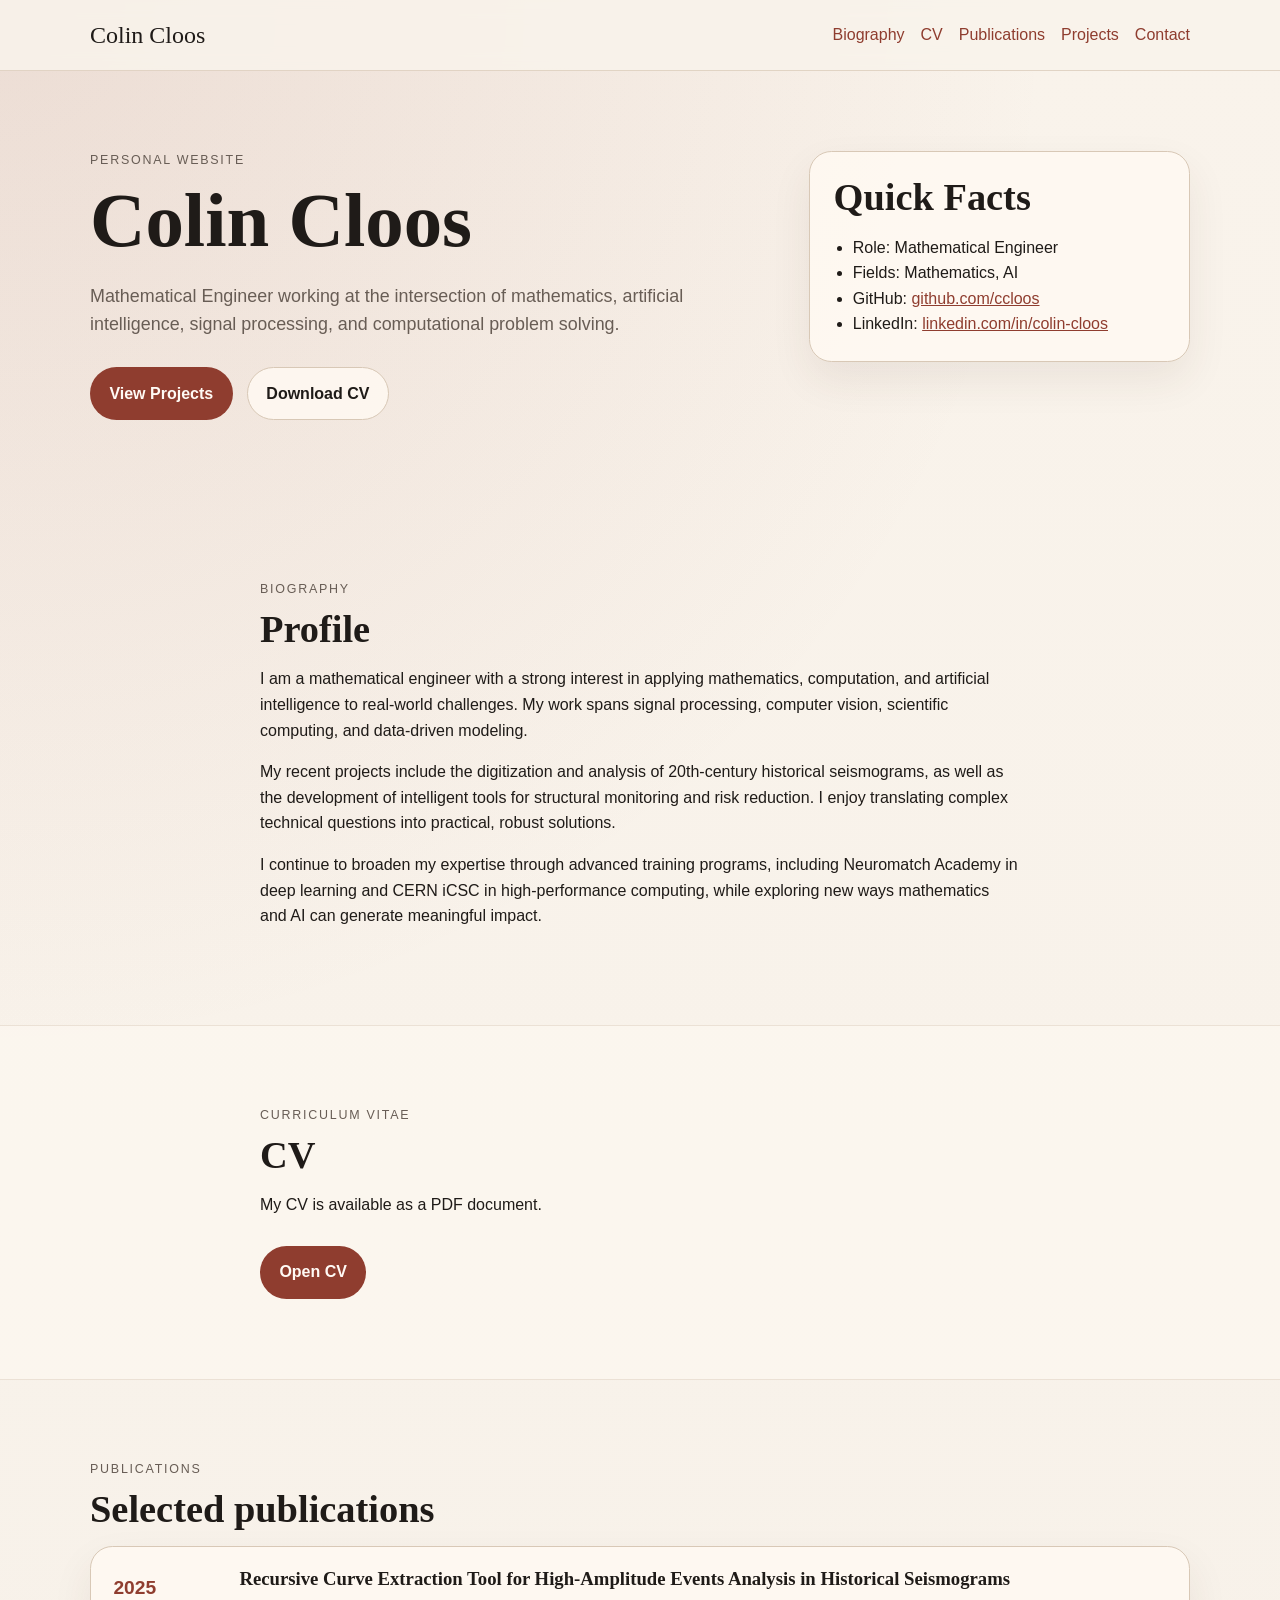
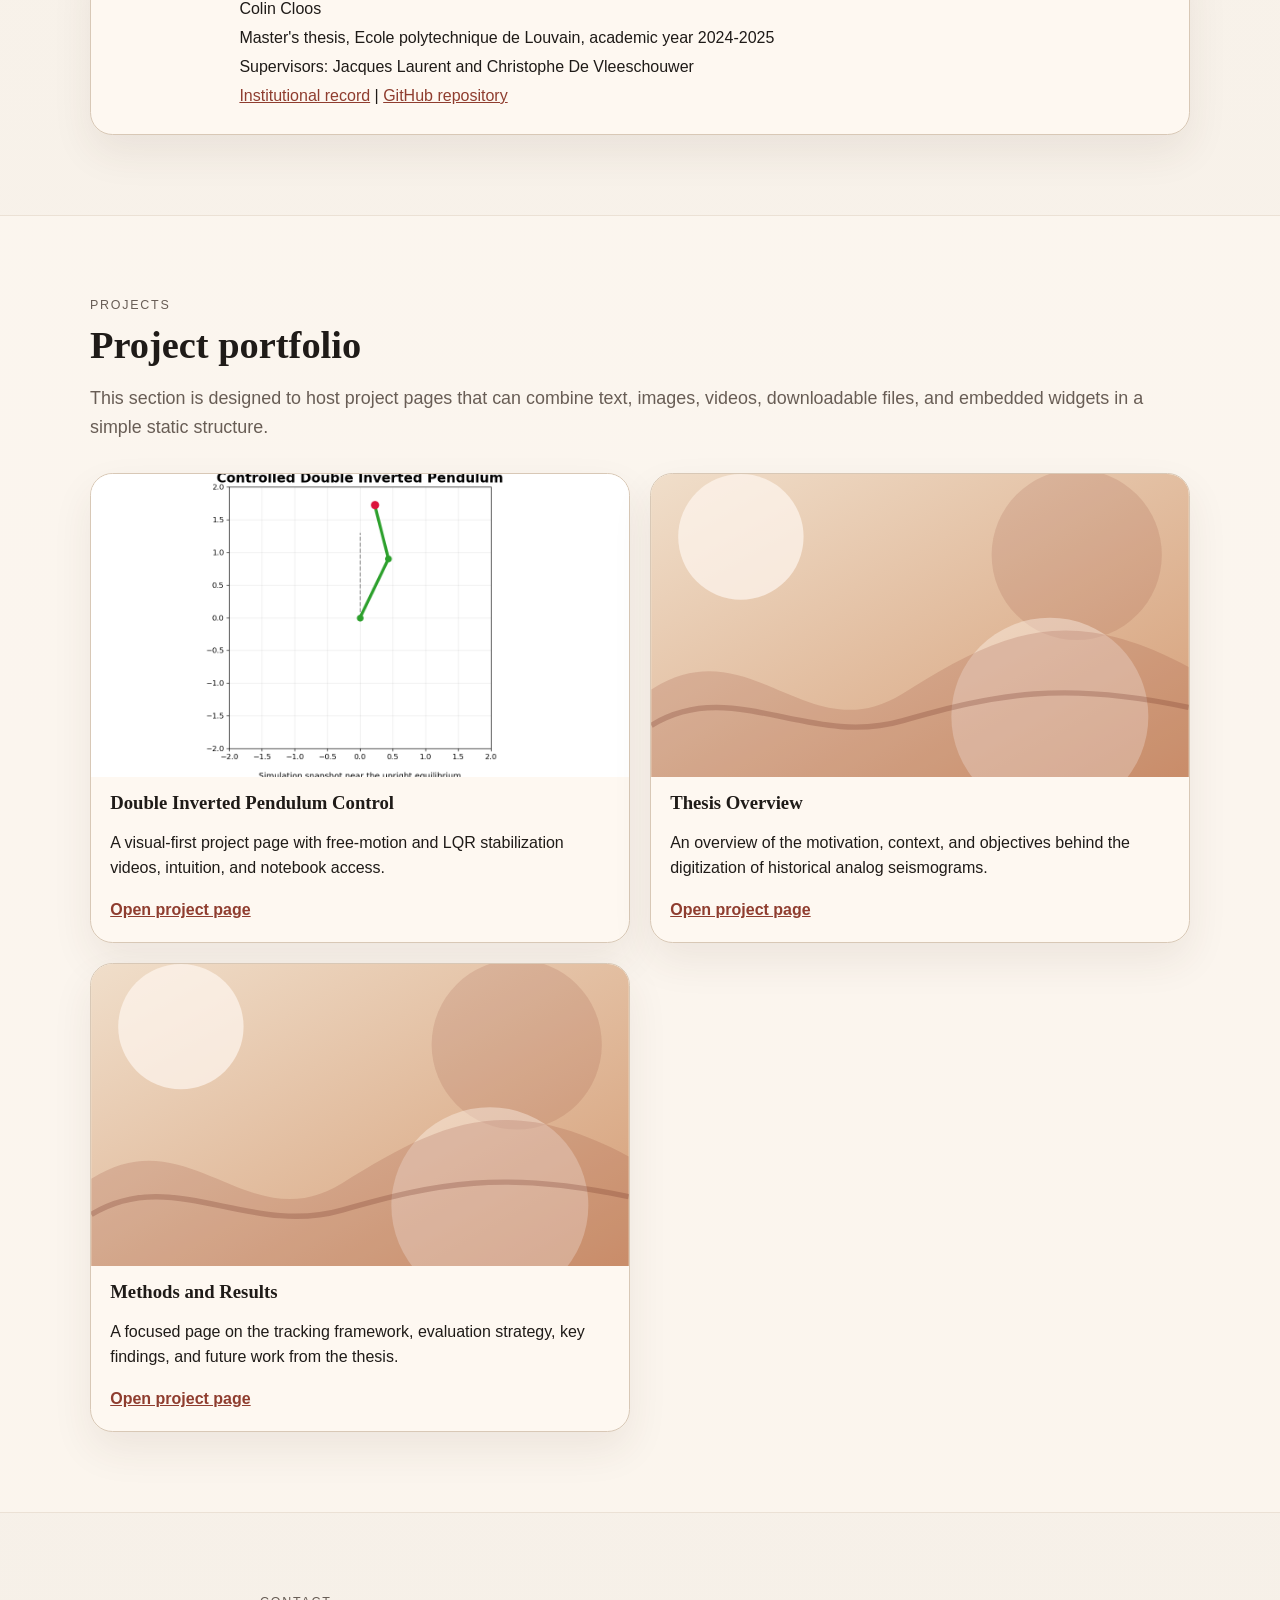
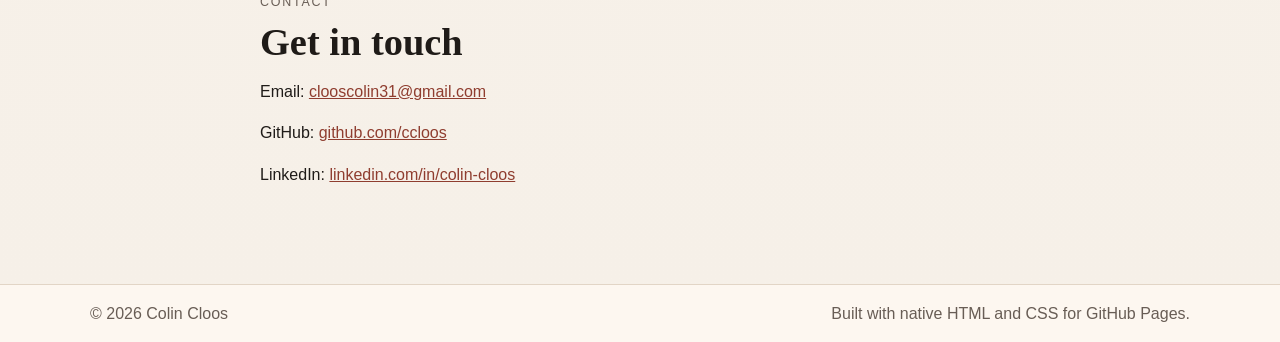
==== index.html @ c551e66e "new double pendulum project" ====
<!DOCTYPE html>
<html lang="en">
<head>
  <meta charset="UTF-8">
  <meta name="viewport" content="width=device-width, initial-scale=1.0">
  <title>Colin Cloos | Personal Website</title>
  <meta
    name="description"
    content="Personal website of Colin Cloos with biography, CV, publications, projects, and contact information."
  >
  <link rel="stylesheet" href="assets/css/styles.css">
</head>
<body>
  <header class="site-header">
    <div class="container header-inner">
      <a class="site-name" href="#top">Colin Cloos</a>
      <nav class="site-nav" aria-label="Main navigation">
        <a href="#bio">Biography</a>
        <a href="#cv">CV</a>
        <a href="#publications">Publications</a>
        <a href="#projects">Projects</a>
        <a href="#contact">Contact</a>
      </nav>
    </div>
  </header>

  <main id="top">
    <section class="hero">
      <div class="container hero-grid">
        <div>
          <p class="eyebrow">Personal website</p>
          <h1>Colin Cloos</h1>
          <p class="lead">
            Mathematical Engineer working at the intersection of mathematics, artificial
            intelligence, signal processing, and computational problem solving.
          </p>
          <div class="hero-actions">
            <a class="button button-primary" href="#projects">View Projects</a>
            <a class="button button-secondary" href="cv/CV_CCLOOS.pdf">Download CV</a>
          </div>
        </div>
        <aside class="profile-card">
          <h2>Quick Facts</h2>
          <ul>
            <li>Role: Mathematical Engineer</li>
            <li>Fields: Mathematics, AI</li>
            <li>GitHub: <a href="https://github.com/ccloos">github.com/ccloos</a></li>
            <li>LinkedIn: <a href="https://linkedin.com/in/colin-cloos">linkedin.com/in/colin-cloos</a></li>
          </ul>
        </aside>
      </div>
    </section>

    <section id="bio" class="section">
      <div class="container narrow">
        <p class="section-label">Biography</p>
        <h2>Profile</h2>
        <p>
          I am a mathematical engineer with a strong interest in applying mathematics,
          computation, and artificial intelligence to real-world challenges. My work spans
          signal processing, computer vision, scientific computing, and data-driven modeling.
        </p>
        <p>
          My recent projects include the digitization and analysis of 20th-century historical
          seismograms, as well as the development of intelligent tools for structural
          monitoring and risk reduction. I enjoy translating complex technical questions into
          practical, robust solutions.
        </p>
        <p>
          I continue to broaden my expertise through advanced training programs, including
          Neuromatch Academy in deep learning and CERN iCSC in high-performance computing,
          while exploring new ways mathematics and AI can generate meaningful impact.
        </p>
      </div>
    </section>

    <section id="cv" class="section section-alt">
      <div class="container narrow">
        <p class="section-label">Curriculum Vitae</p>
        <h2>CV</h2>
        <p>My CV is available as a PDF document.</p>
        <div class="card-row">
          <a class="button button-primary" href="cv/CV_CCLOOS.pdf">Open CV</a>
        </div>
      </div>
    </section>

    <section id="publications" class="section">
      <div class="container">
        <p class="section-label">Publications</p>
        <h2>Selected publications</h2>
        <div class="publication-list">
          <article class="publication-item">
            <p class="publication-year">2025</p>
            <div>
              <h3>Recursive Curve Extraction Tool for High-Amplitude Events Analysis in Historical Seismograms</h3>
              <p>Colin Cloos</p>
              <p>Master's thesis, Ecole polytechnique de Louvain, academic year 2024-2025</p>
              <p>Supervisors: Jacques Laurent and Christophe De Vleeschouwer</p>
              <p>
                <a href="https://thesis.dial.uclouvain.be/entities/masterthesis/edf44efa-0e3e-4220-b240-090449e16d3f">Institutional record</a>
                |
                <a href="https://github.com/ccloos/THESIS_Recursive_Curve_Extraction_Tool_for_High_Amplitude_Events_Analysis_in_Historical_Seismograms">GitHub repository</a>
              </p>
            </div>
          </article>
        </div>
      </div>
    </section>

    <section id="projects" class="section section-alt">
      <div class="container">
        <p class="section-label">Projects</p>
        <h2>Project portfolio</h2>
        <p class="section-intro">
          This section is designed to host project pages that can combine text, images, videos,
          downloadable files, and embedded widgets in a simple static structure.
        </p>
        <div class="project-grid">
          <article class="project-card">
            <img src="projects/double-inverted-pendulum/media/pendulum-snapshot.png" alt="Snapshot of a controlled double inverted pendulum simulation">
            <h3>Double Inverted Pendulum Control</h3>
            <p>A visual-first project page with free-motion and LQR stabilization videos, intuition, and notebook access.</p>
            <a href="projects/double-inverted-pendulum/index.html">Open project page</a>
          </article>
          <article class="project-card">
            <img src="assets/images/project-placeholder.svg" alt="Abstract project illustration">
            <h3>Thesis Overview</h3>
            <p>An overview of the motivation, context, and objectives behind the digitization of historical analog seismograms.</p>
            <a href="projects/project-one/index.html">Open project page</a>
          </article>
          <article class="project-card">
            <img src="assets/images/project-placeholder.svg" alt="Abstract project illustration">
            <h3>Methods and Results</h3>
            <p>A focused page on the tracking framework, evaluation strategy, key findings, and future work from the thesis.</p>
            <a href="projects/project-two/index.html">Open project page</a>
          </article>
        </div>
      </div>
    </section>

    <section id="contact" class="section">
      <div class="container narrow">
        <p class="section-label">Contact</p>
        <h2>Get in touch</h2>
        <p>Email: <a href="mailto:clooscolin31@gmail.com">clooscolin31@gmail.com</a></p>
        <p>GitHub: <a href="https://github.com/ccloos">github.com/ccloos</a></p>
        <p>LinkedIn: <a href="https://linkedin.com/in/colin-cloos">linkedin.com/in/colin-cloos</a></p>
      </div>
    </section>
  </main>

  <footer class="site-footer">
    <div class="container footer-inner">
      <p>&copy; <span id="current-year"></span> Colin Cloos</p>
      <p>Built with native HTML and CSS for GitHub Pages.</p>
    </div>
  </footer>

  <script src="assets/js/main.js"></script>
</body>
</html>
---- assets/css/styles.css ----
:root {
  --bg: #f6f0e8;
  --surface: #fffaf3;
  --surface-strong: #efe2cf;
  --text: #1f1b18;
  --muted: #685d55;
  --accent: #8f3d2f;
  --accent-dark: #6e2d22;
  --border: #d8c8b6;
  --shadow: 0 18px 40px rgba(76, 52, 34, 0.08);
  --max-width: 1100px;
}

* {
  box-sizing: border-box;
}

html {
  scroll-behavior: smooth;
}

body {
  margin: 0;
  font-family: "Segoe UI", Tahoma, Geneva, Verdana, sans-serif;
  color: var(--text);
  background:
    radial-gradient(circle at top left, rgba(143, 61, 47, 0.12), transparent 28%),
    linear-gradient(180deg, #f9f3eb 0%, var(--bg) 100%);
  line-height: 1.6;
}

img {
  display: block;
  max-width: 100%;
}

a {
  color: var(--accent);
}

a:hover {
  color: var(--accent-dark);
}

code {
  padding: 0.1rem 0.35rem;
  border-radius: 0.35rem;
  background: rgba(31, 27, 24, 0.06);
  font-size: 0.95em;
}

.container {
  width: min(calc(100% - 2rem), var(--max-width));
  margin: 0 auto;
}

.narrow {
  width: min(calc(100% - 2rem), 760px);
}

.site-header {
  position: sticky;
  top: 0;
  z-index: 10;
  backdrop-filter: blur(10px);
  background: rgba(249, 243, 235, 0.88);
  border-bottom: 1px solid rgba(216, 200, 182, 0.7);
}

.header-inner,
.footer-inner {
  display: flex;
  justify-content: space-between;
  align-items: center;
  gap: 1rem;
  padding: 1rem 0;
}

.site-name,
.site-nav a {
  text-decoration: none;
}

.site-name {
  font-family: Georgia, "Times New Roman", serif;
  font-size: 1.5rem;
  color: var(--text);
}

.site-nav {
  display: flex;
  flex-wrap: wrap;
  gap: 1rem;
}

.hero,
.section {
  padding: 5rem 0;
}

.hero-grid {
  display: grid;
  grid-template-columns: 1.8fr 1fr;
  gap: 2rem;
  align-items: start;
}

.eyebrow,
.section-label {
  margin: 0 0 0.5rem;
  text-transform: uppercase;
  letter-spacing: 0.14em;
  font-size: 0.78rem;
  color: var(--muted);
}

h1,
h2,
h3 {
  margin-top: 0;
  line-height: 1.1;
  font-family: Georgia, "Times New Roman", serif;
}

h1 {
  font-size: clamp(2.8rem, 6vw, 5.2rem);
  margin-bottom: 1rem;
}

h2 {
  font-size: clamp(2rem, 3vw, 3rem);
  margin-bottom: 1rem;
}

.lead,
.section-intro {
  font-size: 1.12rem;
  color: var(--muted);
}

.hero-actions,
.card-row {
  display: flex;
  flex-wrap: wrap;
  gap: 0.9rem;
  margin-top: 1.75rem;
}

.button {
  display: inline-flex;
  align-items: center;
  justify-content: center;
  padding: 0.8rem 1.15rem;
  border-radius: 999px;
  text-decoration: none;
  font-weight: 600;
  border: 1px solid transparent;
}

.button-primary {
  background: var(--accent);
  color: #fffaf5;
}

.button-primary:hover {
  color: #fffaf5;
  background: var(--accent-dark);
}

.button-secondary {
  border-color: var(--border);
  background: rgba(255, 250, 243, 0.85);
  color: var(--text);
}

.profile-card,
.project-card,
.publication-item {
  border: 1px solid var(--border);
  border-radius: 1.4rem;
  background: rgba(255, 250, 243, 0.86);
  box-shadow: var(--shadow);
}

.profile-card {
  padding: 1.5rem;
}

.profile-card ul {
  padding-left: 1.2rem;
  margin-bottom: 0;
}

.section-alt {
  background: rgba(255, 250, 243, 0.55);
  border-top: 1px solid rgba(216, 200, 182, 0.45);
  border-bottom: 1px solid rgba(216, 200, 182, 0.45);
}

.publication-list {
  display: grid;
  gap: 1rem;
}

.publication-item {
  display: grid;
  grid-template-columns: 110px 1fr;
  gap: 1rem;
  padding: 1.4rem;
}

.publication-item h3 {
  margin-bottom: 0.4rem;
}

.publication-item p {
  margin: 0.2rem 0;
}

.publication-year {
  margin: 0;
  font-size: 1.2rem;
  font-weight: 600;
  color: var(--accent);
}

.project-grid {
  display: grid;
  grid-template-columns: repeat(2, minmax(0, 1fr));
  gap: 1.25rem;
  margin-top: 2rem;
}

.project-card {
  overflow: hidden;
}

.project-card img {
  aspect-ratio: 16 / 9;
  object-fit: cover;
  background: var(--surface-strong);
}

.project-card h3,
.project-card p,
.project-card a {
  margin-left: 1.2rem;
  margin-right: 1.2rem;
}

.project-card h3 {
  margin-top: 1rem;
  margin-bottom: 0.5rem;
}

.project-card a {
  display: inline-block;
  margin-bottom: 1.2rem;
  font-weight: 600;
}

.project-page-hero {
  margin-bottom: 2rem;
}

.video-grid {
  display: grid;
  grid-template-columns: repeat(2, minmax(0, 1fr));
  gap: 1.25rem;
  margin-top: 1.5rem;
}

.media-panel {
  border: 1px solid var(--border);
  border-radius: 1.4rem;
  background: rgba(255, 250, 243, 0.9);
  box-shadow: var(--shadow);
  overflow: hidden;
}

.media-panel video,
.media-panel img {
  width: 100%;
  background: #111;
}

.media-body {
  padding: 1rem 1.1rem 1.2rem;
}

.media-body h3 {
  margin-bottom: 0.5rem;
}

.technical-details {
  margin-top: 1.5rem;
  border: 1px solid var(--border);
  border-radius: 1rem;
  background: rgba(255, 250, 243, 0.82);
  padding: 1rem 1.1rem;
}

.technical-details summary {
  cursor: pointer;
  font-weight: 600;
}

.resource-list {
  display: grid;
  gap: 0.75rem;
  margin-top: 1rem;
}

.resource-item {
  border: 1px solid var(--border);
  border-radius: 1rem;
  background: rgba(255, 250, 243, 0.82);
  padding: 1rem 1.1rem;
}

.resource-item p {
  margin: 0.25rem 0 0;
  color: var(--muted);
}

.site-footer {
  border-top: 1px solid rgba(216, 200, 182, 0.7);
  background: rgba(255, 250, 243, 0.75);
}

.site-footer p {
  margin: 0;
  color: var(--muted);
}

@media (max-width: 800px) {
  .header-inner,
  .footer-inner,
  .hero-grid,
  .publication-item,
  .project-grid {
    grid-template-columns: 1fr;
  }

  .header-inner,
  .footer-inner {
    display: block;
  }

  .site-nav {
    margin-top: 0.75rem;
  }

  .hero,
  .section {
    padding: 4rem 0;
  }

  .publication-item {
    gap: 0.5rem;
  }

  .video-grid {
    grid-template-columns: 1fr;
  }
}
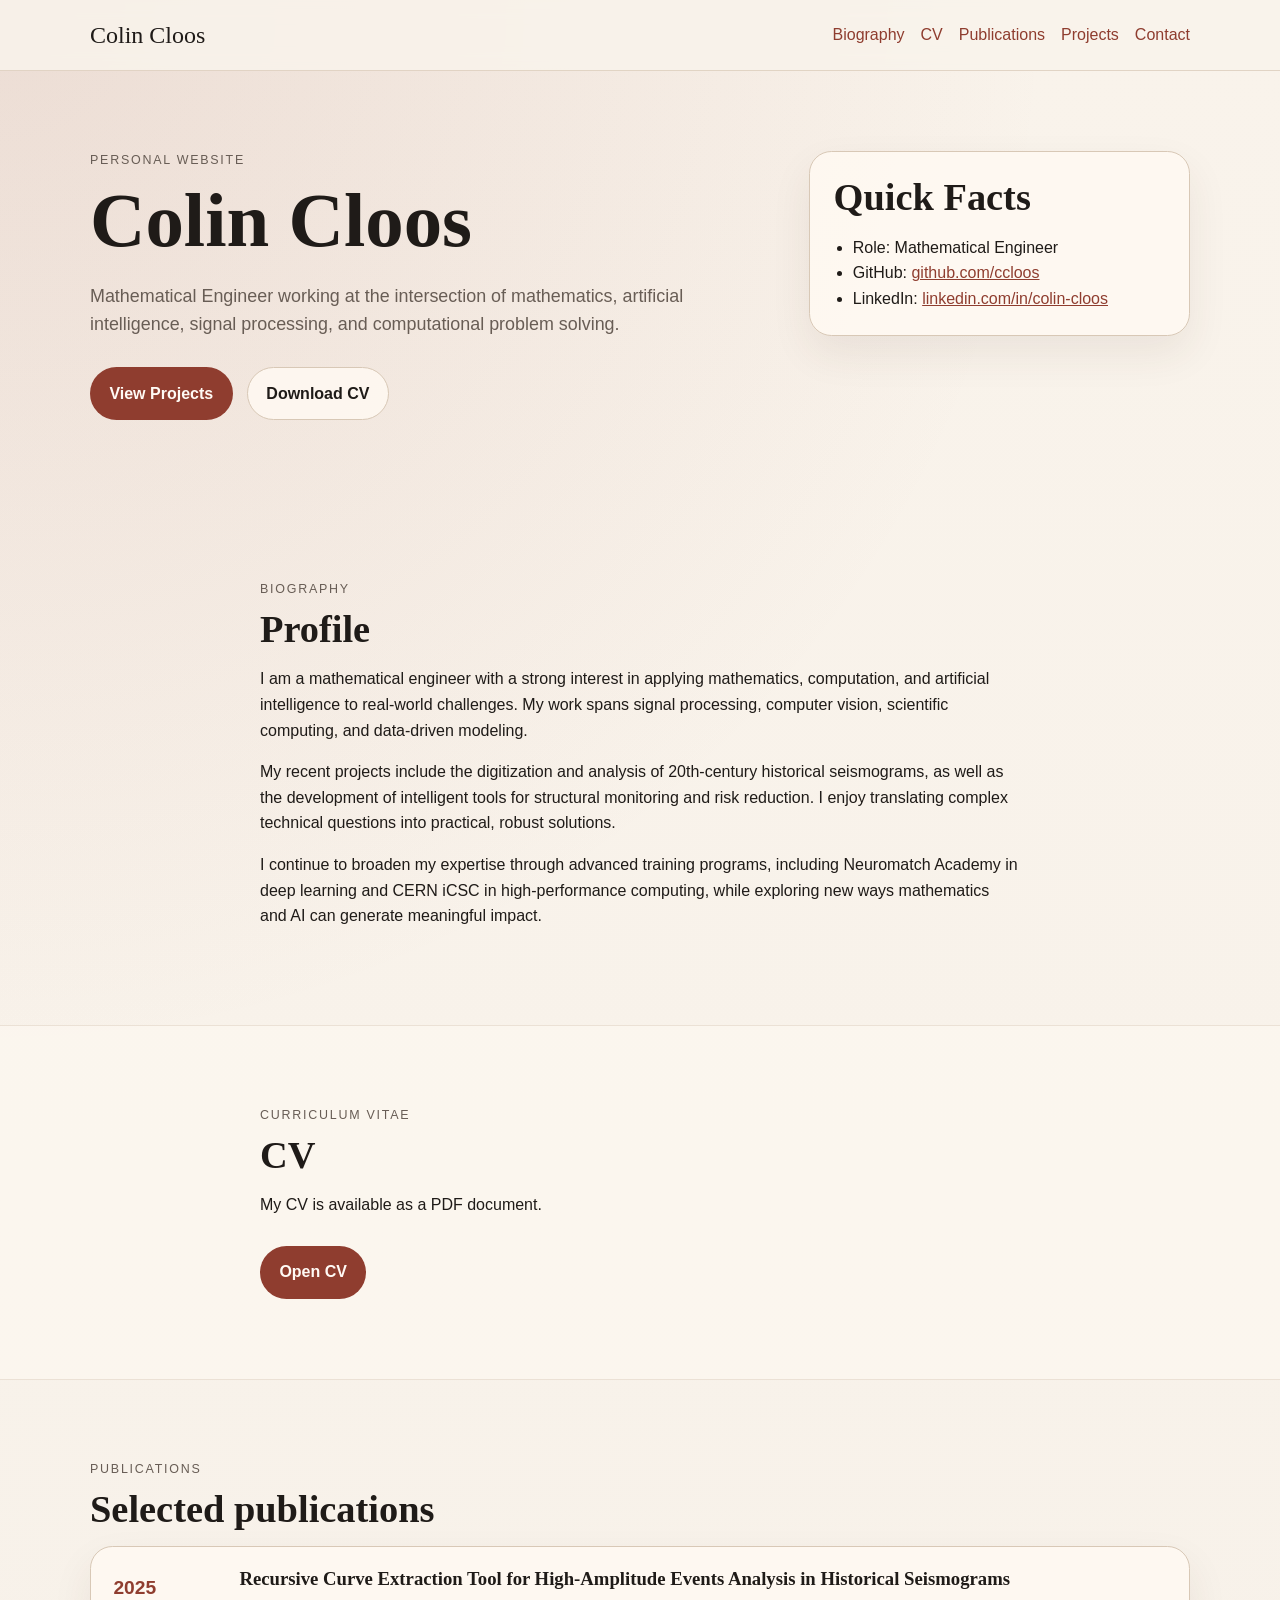
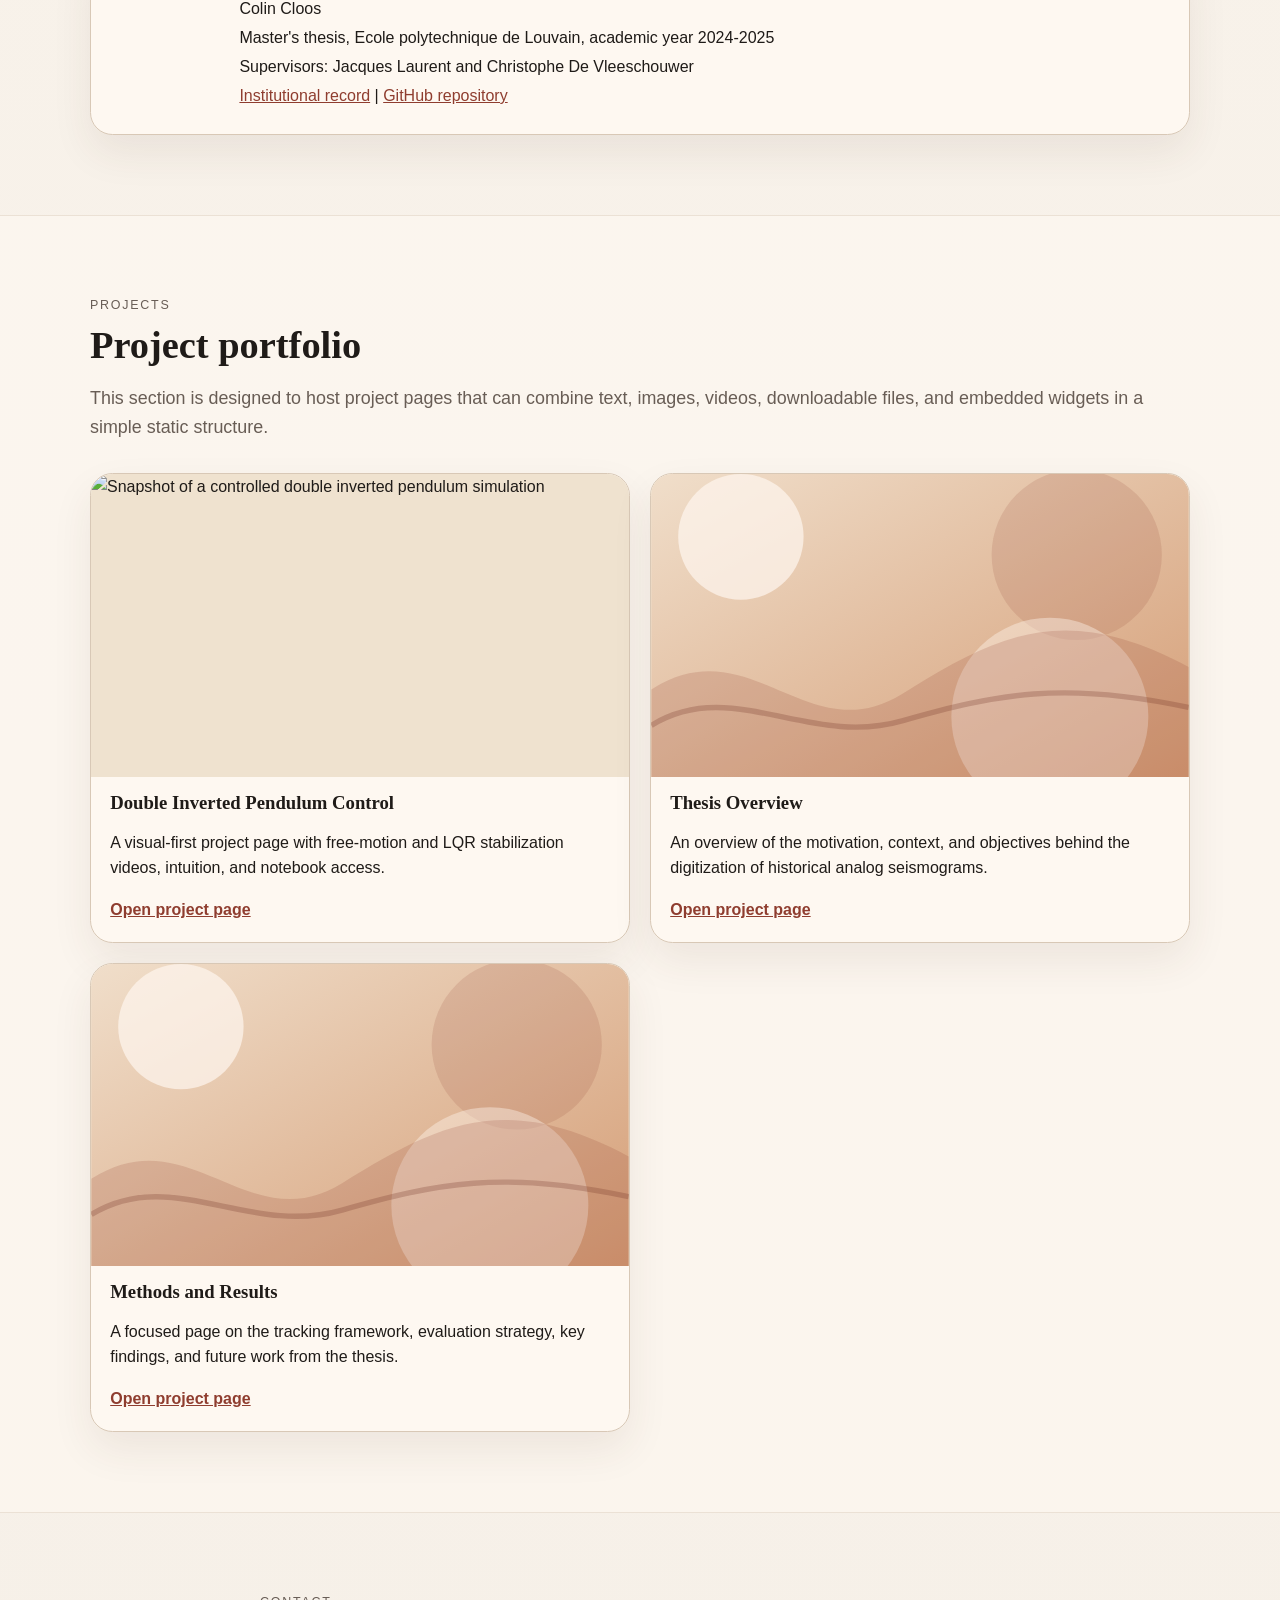
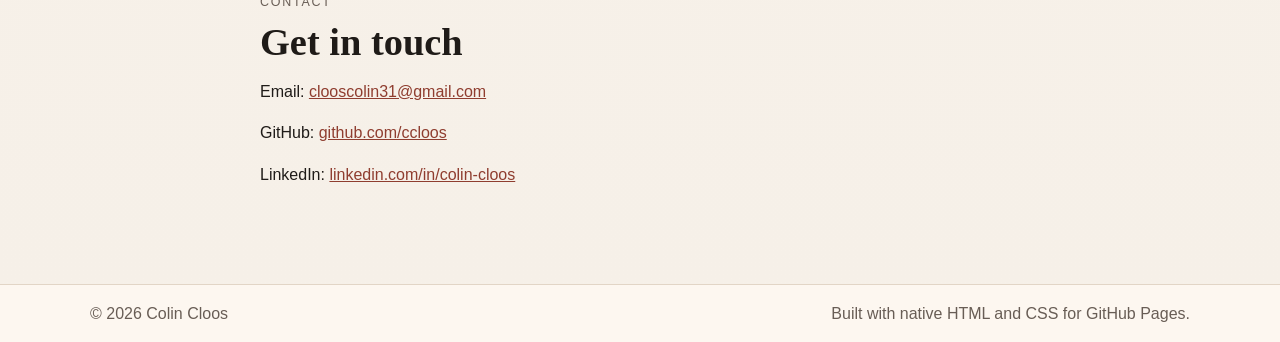
==== commit 5245cd02: "modified text" ====
--- a/index.html
+++ b/index.html
@@ -43,7 +43,6 @@
           <h2>Quick Facts</h2>
           <ul>
             <li>Role: Mathematical Engineer</li>
-            <li>Fields: Mathematics, AI</li>
             <li>GitHub: <a href="https://github.com/ccloos">github.com/ccloos</a></li>
             <li>LinkedIn: <a href="https://linkedin.com/in/colin-cloos">linkedin.com/in/colin-cloos</a></li>
           </ul>
--- a/assets/css/styles.css
+++ b/assets/css/styles.css
@@ -323,6 +323,16 @@
   color: var(--muted);
 }
 
+.equation-block {
+  margin: 0.9rem 0;
+  padding: 0.9rem 1rem;
+  border-left: 4px solid var(--accent);
+  border-radius: 0.75rem;
+  background: rgba(255, 250, 243, 0.82);
+  font-family: "Consolas", "Courier New", monospace;
+  overflow-x: auto;
+}
+
 .site-footer {
   border-top: 1px solid rgba(216, 200, 182, 0.7);
   background: rgba(255, 250, 243, 0.75);
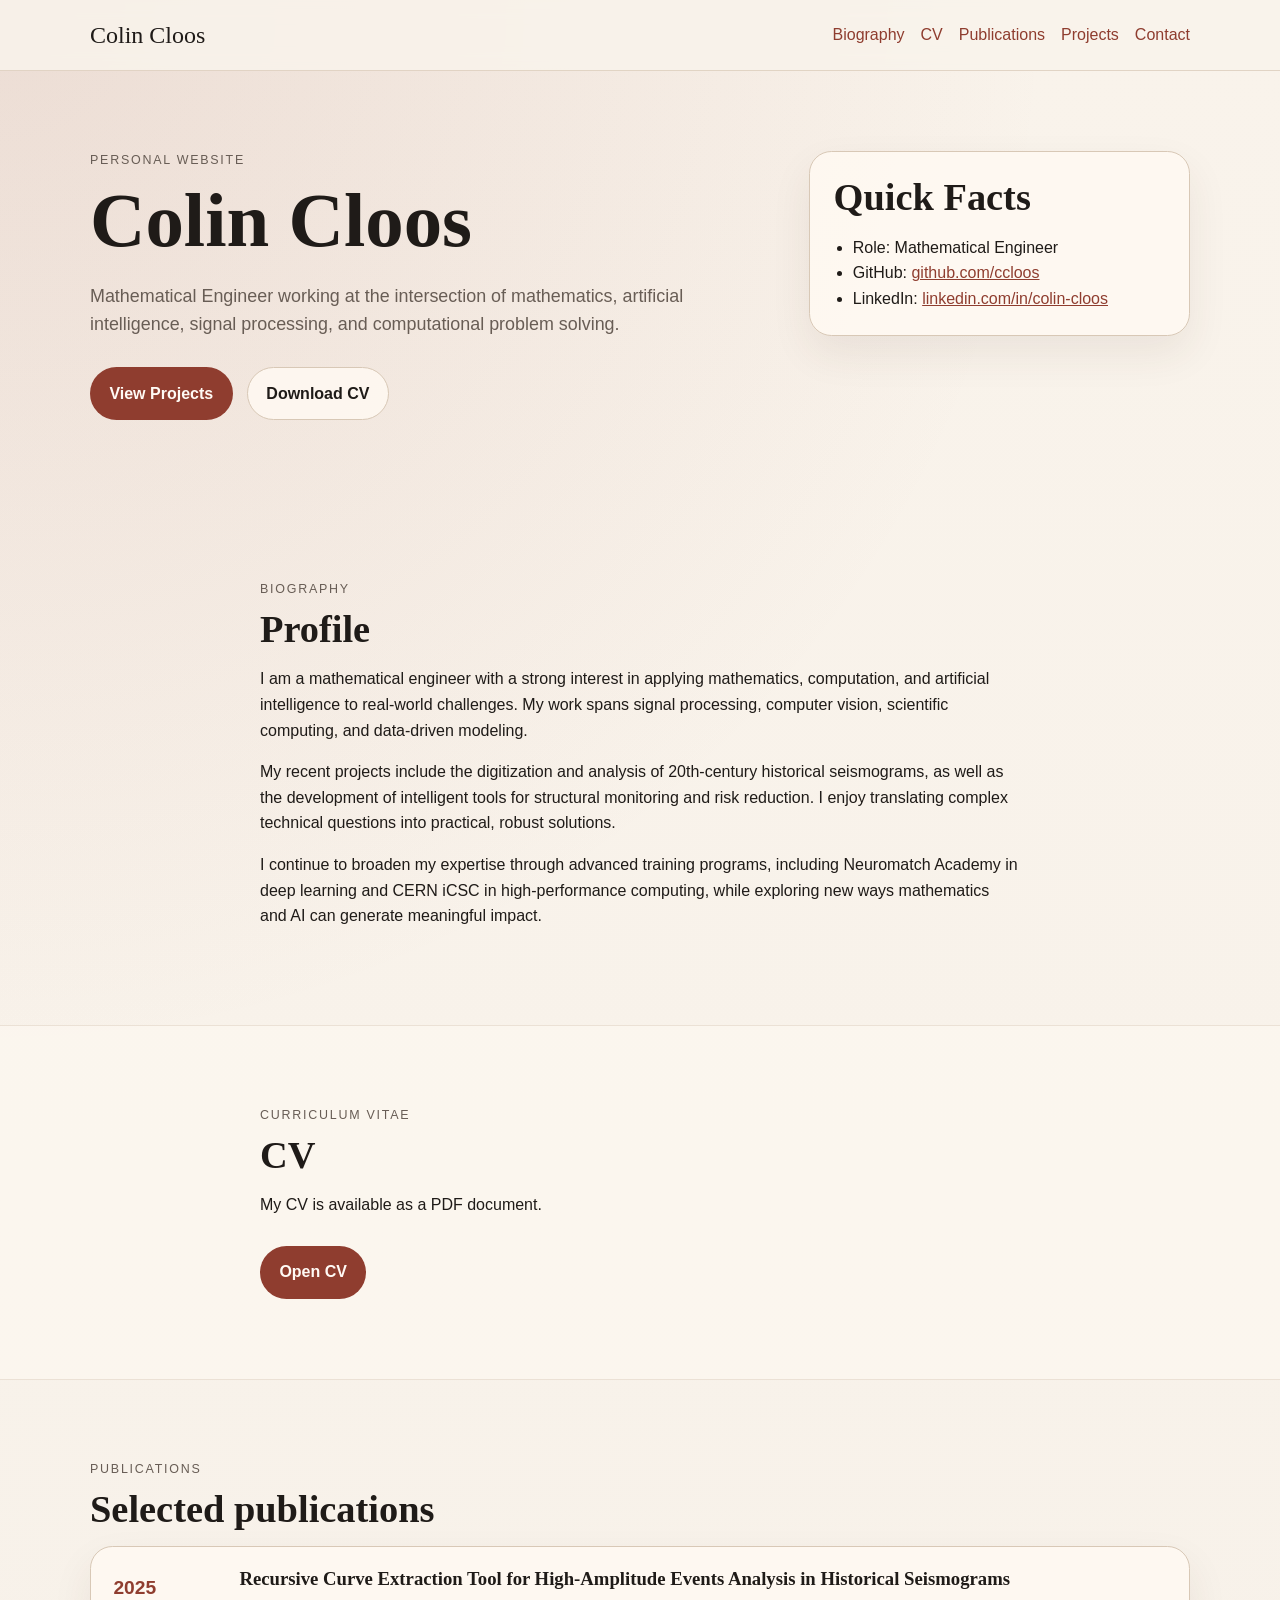
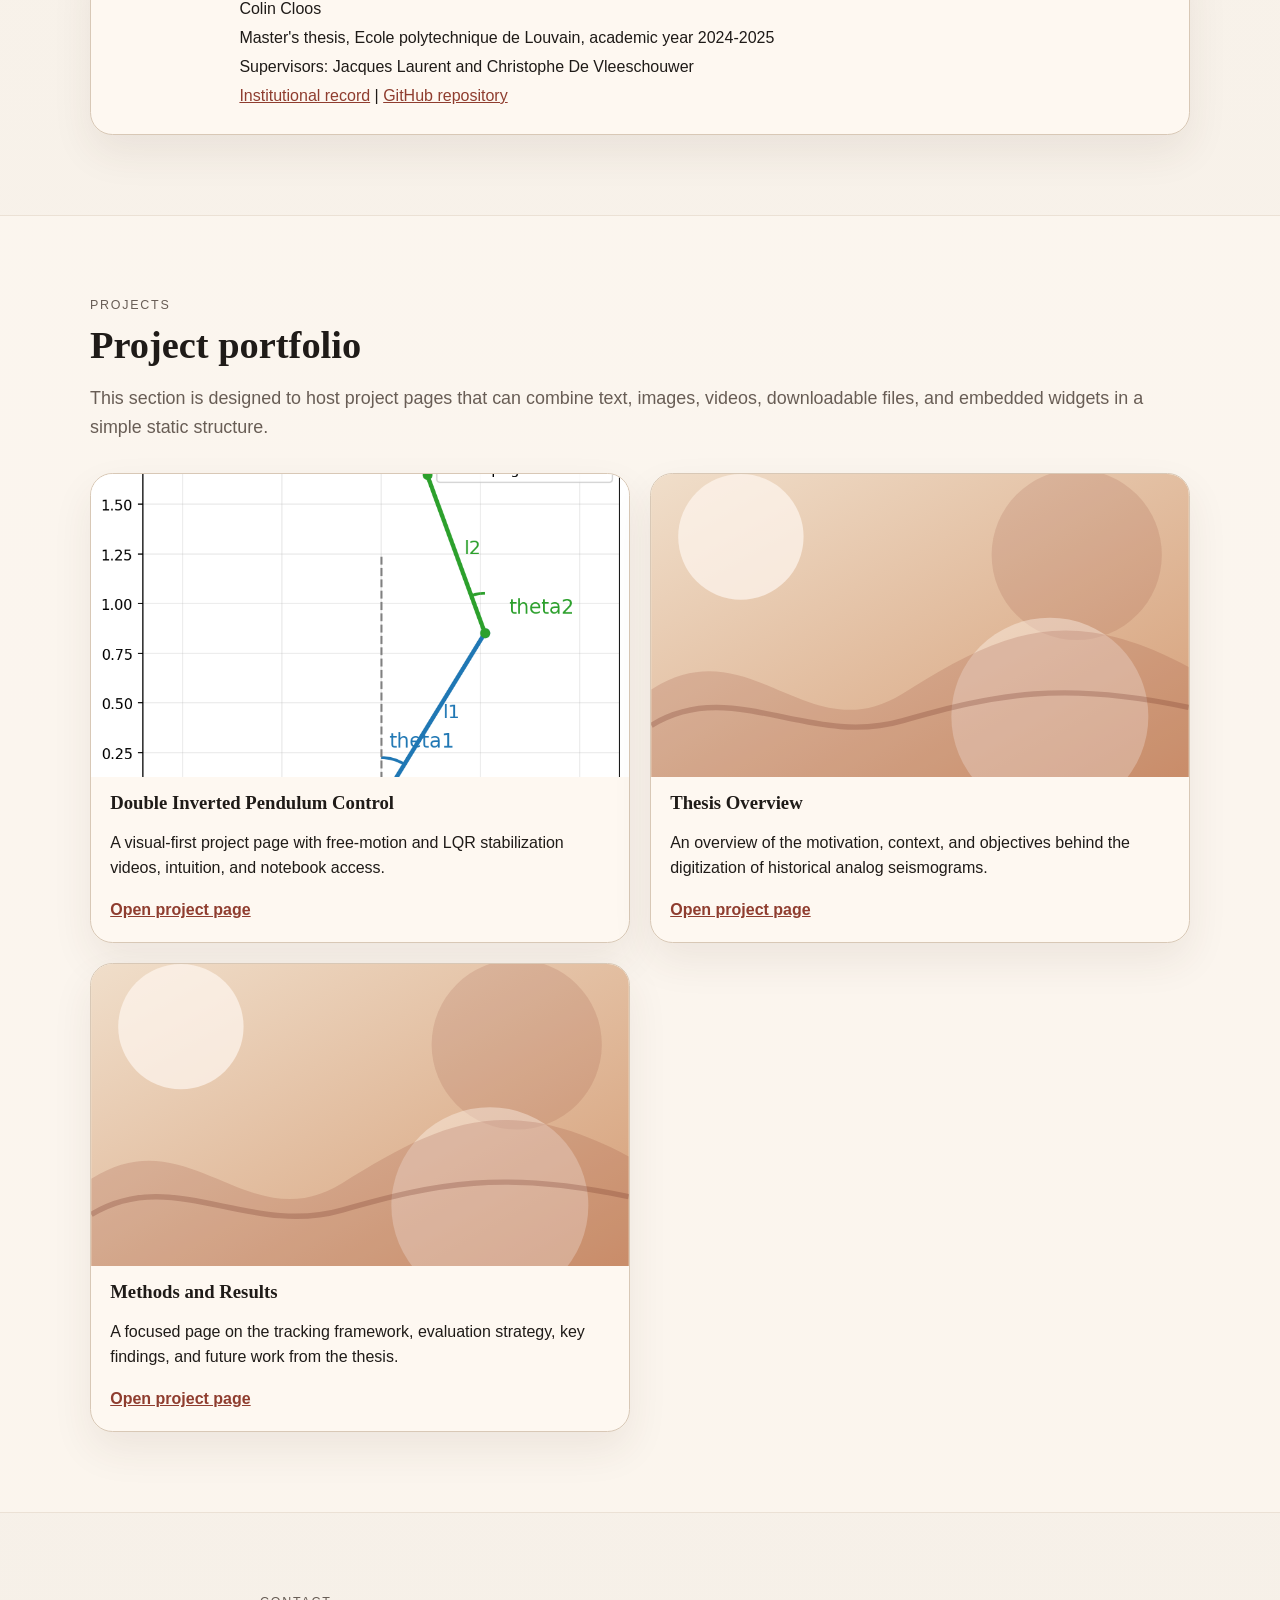
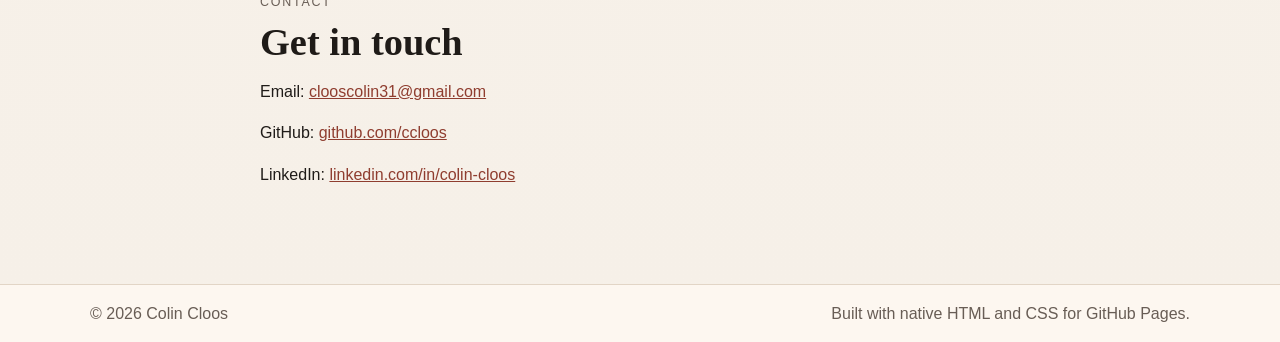
==== commit ff465456: "corect bug" ====
--- a/index.html
+++ b/index.html
@@ -117,7 +117,7 @@
         </p>
         <div class="project-grid">
           <article class="project-card">
-            <img src="projects/double-inverted-pendulum/media/pendulum-snapshot.png" alt="Snapshot of a controlled double inverted pendulum simulation">
+            <img src="projects/double-inverted-pendulum/media/system-sketch.png" alt="Sketch of a double inverted pendulum system">
             <h3>Double Inverted Pendulum Control</h3>
             <p>A visual-first project page with free-motion and LQR stabilization videos, intuition, and notebook access.</p>
             <a href="projects/double-inverted-pendulum/index.html">Open project page</a>
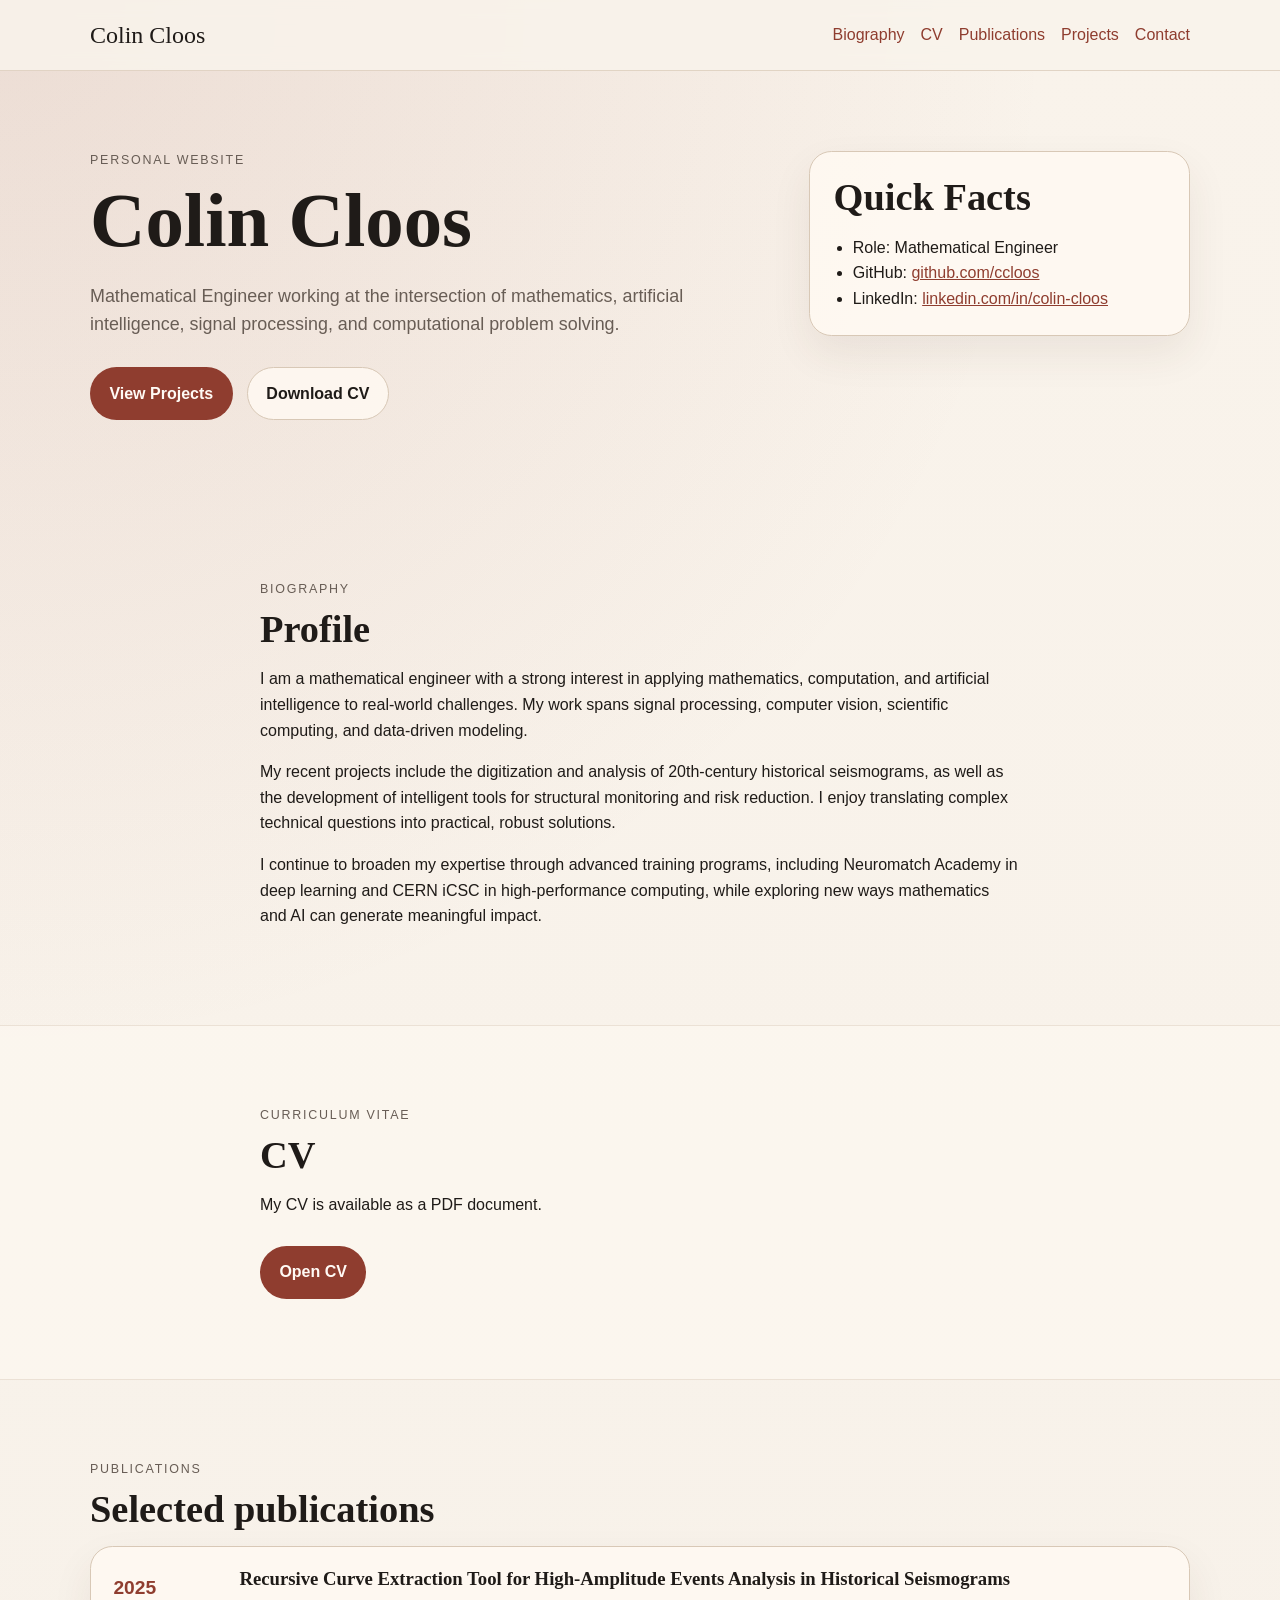
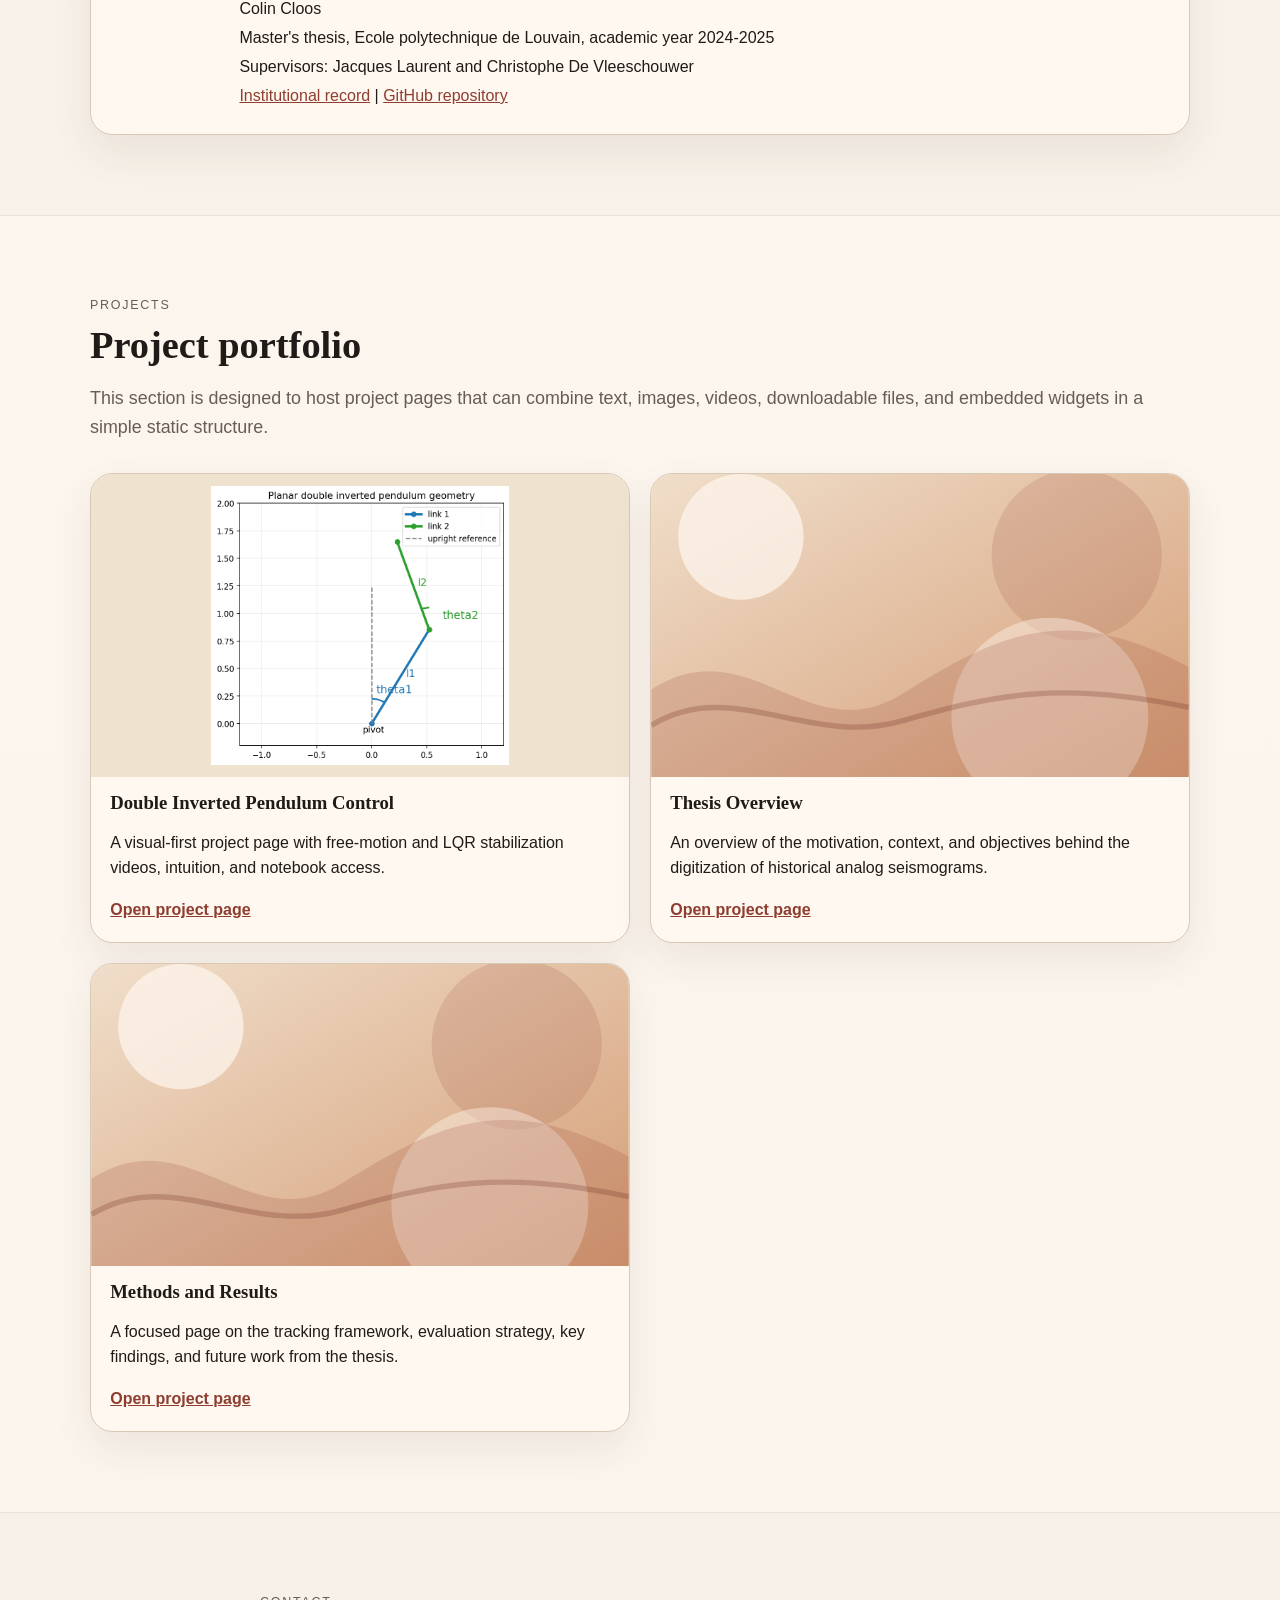
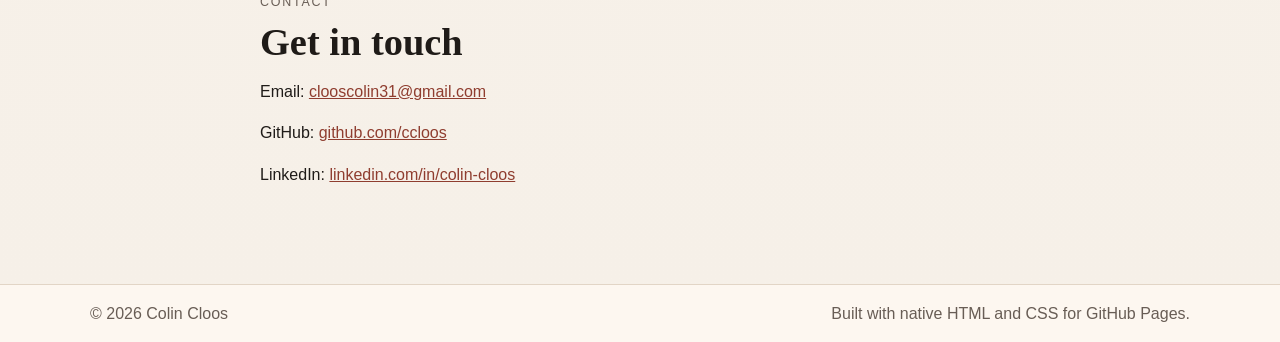
==== commit 25dd10ee: "modified text" ====
--- a/index.html
+++ b/index.html
@@ -117,7 +117,7 @@
         </p>
         <div class="project-grid">
           <article class="project-card">
-            <img src="projects/double-inverted-pendulum/media/system-sketch.png" alt="Sketch of a double inverted pendulum system">
+            <img class="project-card-image-contain" src="projects/double-inverted-pendulum/media/system-sketch.png" alt="Sketch of a double inverted pendulum system">
             <h3>Double Inverted Pendulum Control</h3>
             <p>A visual-first project page with free-motion and LQR stabilization videos, intuition, and notebook access.</p>
             <a href="projects/double-inverted-pendulum/index.html">Open project page</a>
--- a/assets/css/styles.css
+++ b/assets/css/styles.css
@@ -241,6 +241,11 @@
   background: var(--surface-strong);
 }
 
+.project-card img.project-card-image-contain {
+  object-fit: contain;
+  padding: 0.75rem;
+}
+
 .project-card h3,
 .project-card p,
 .project-card a {
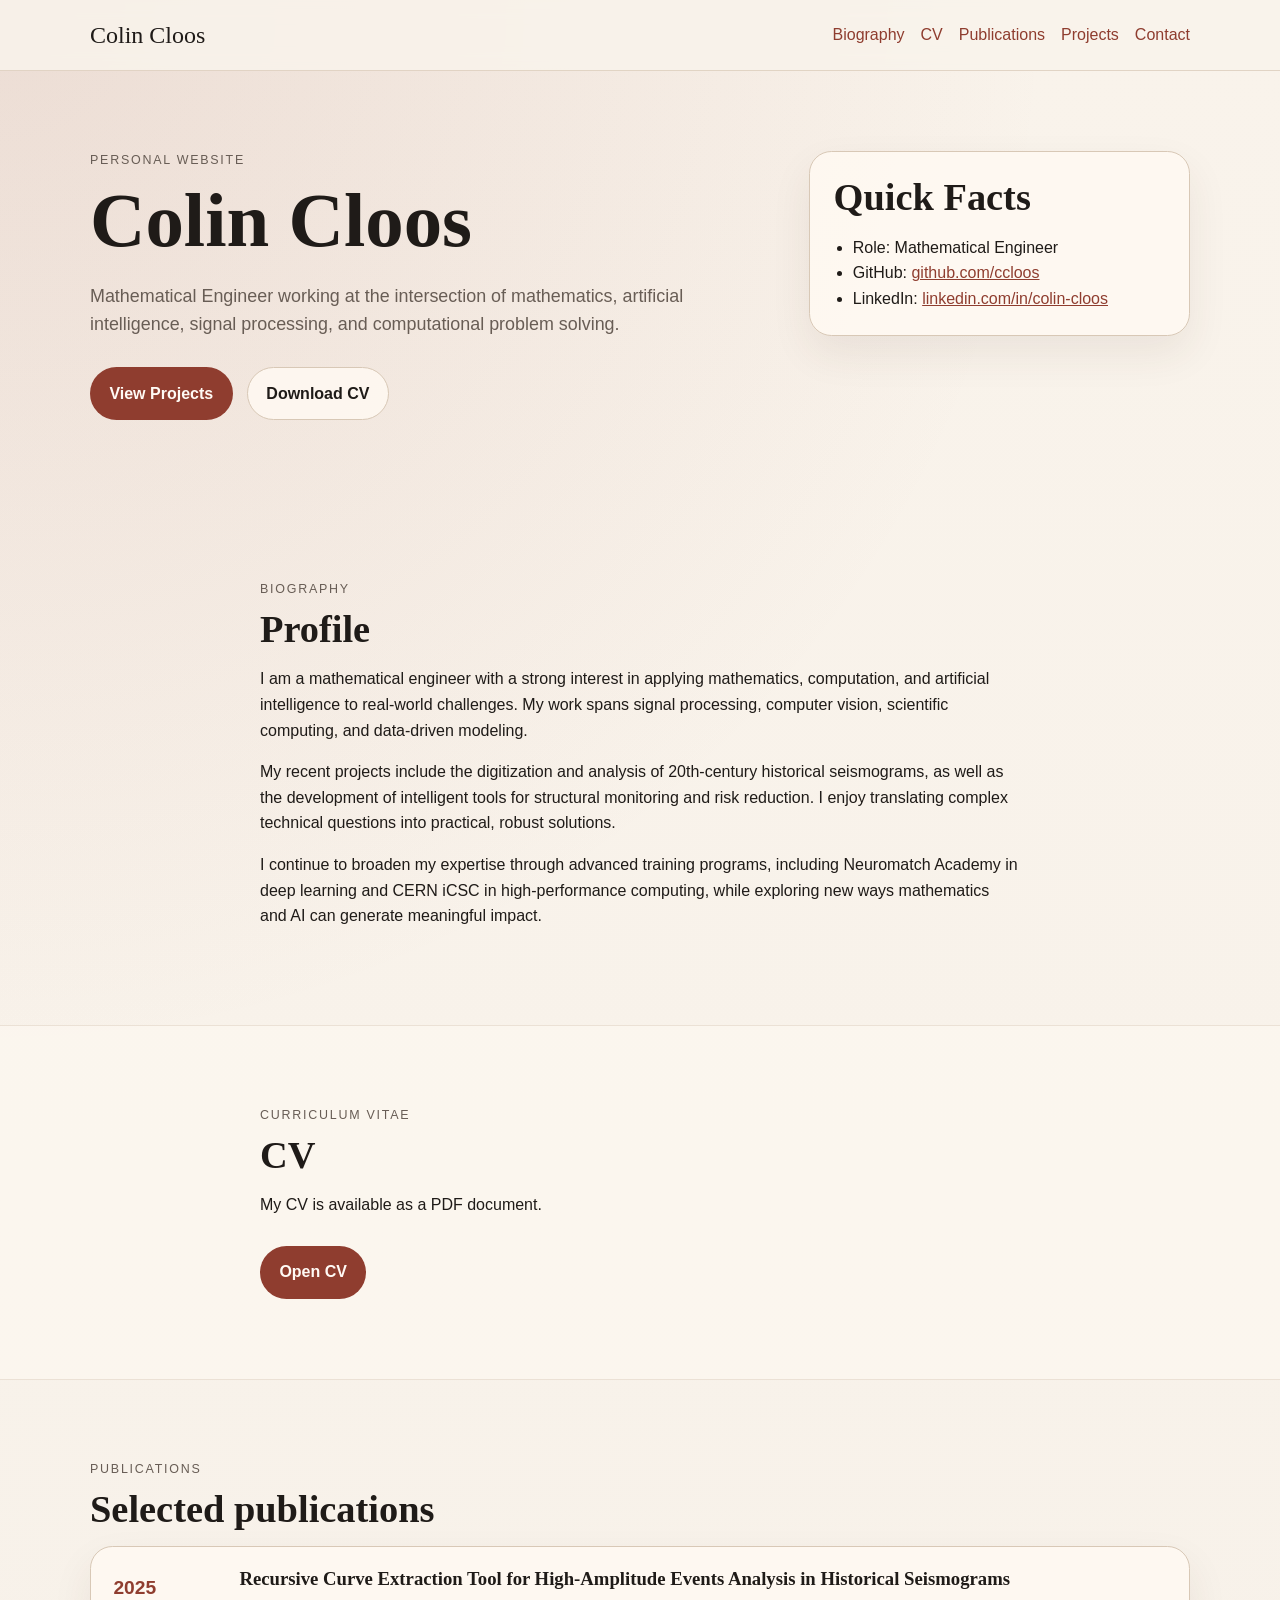
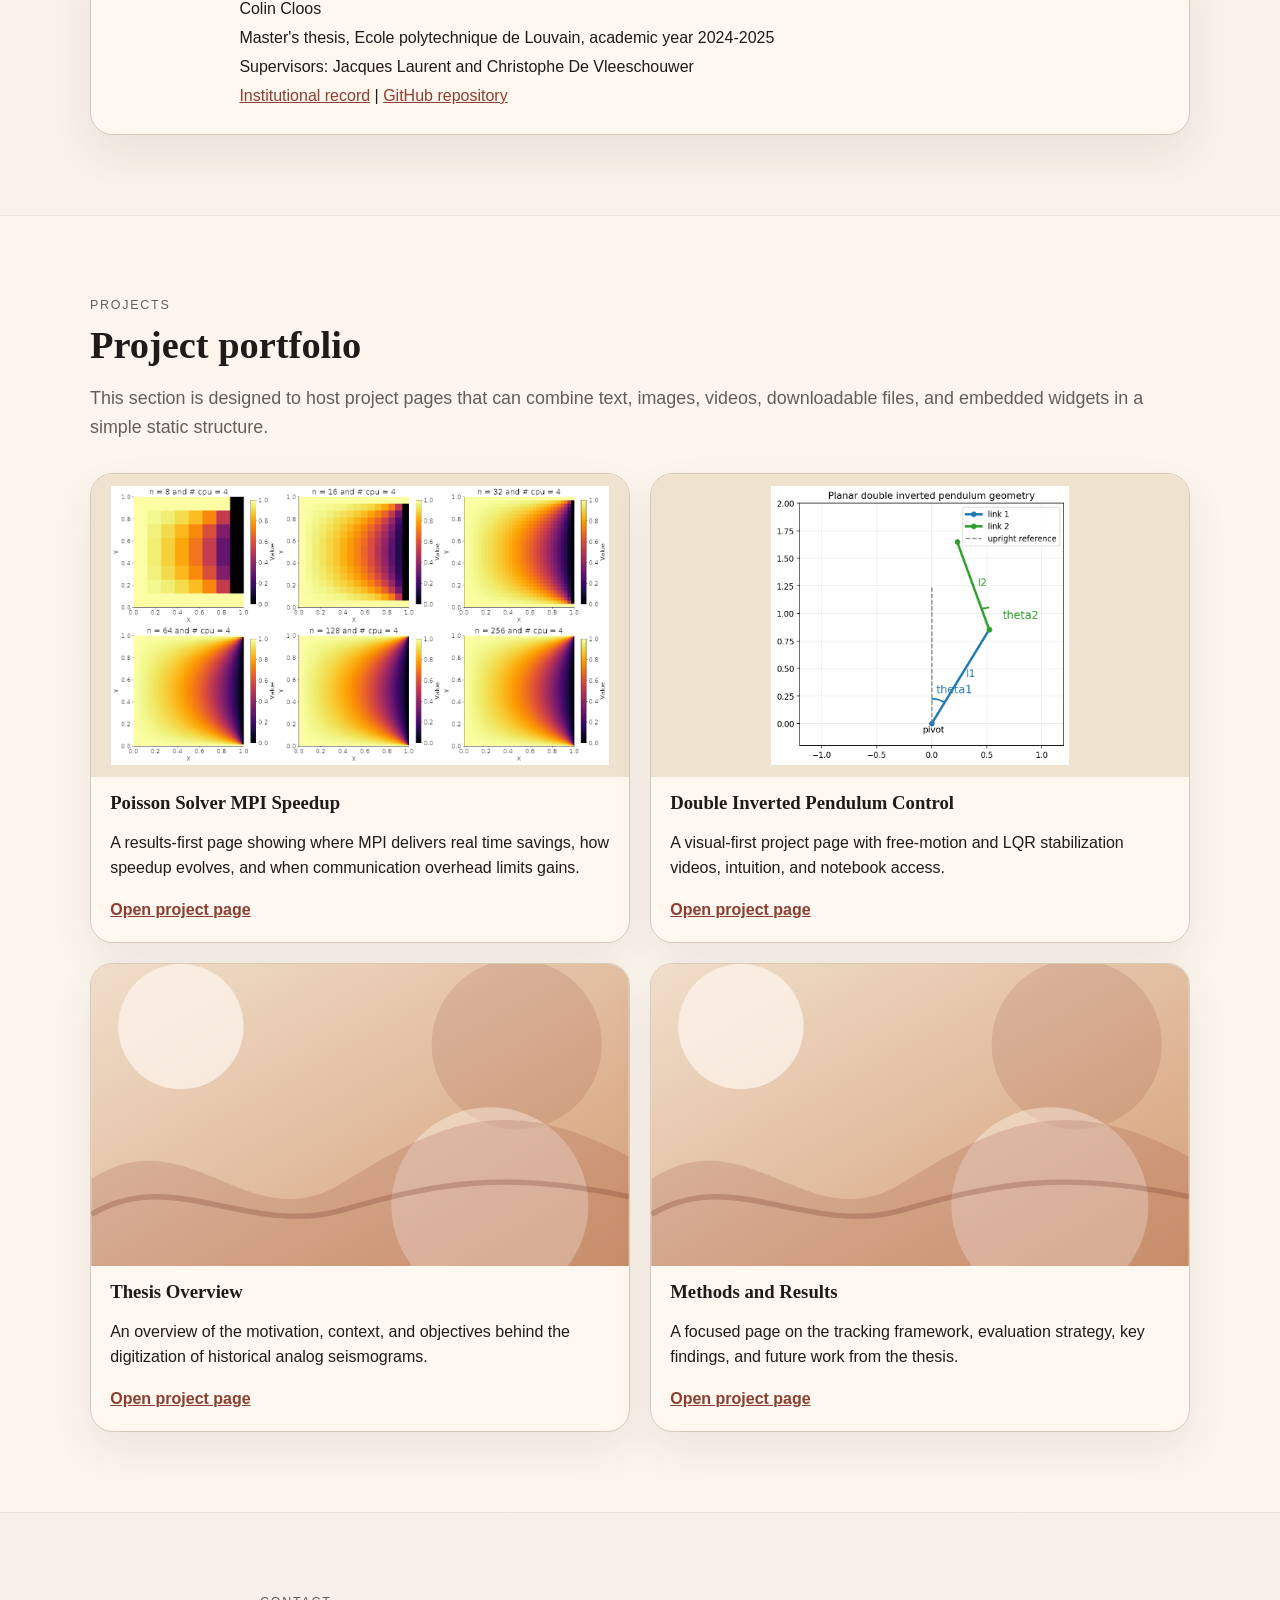
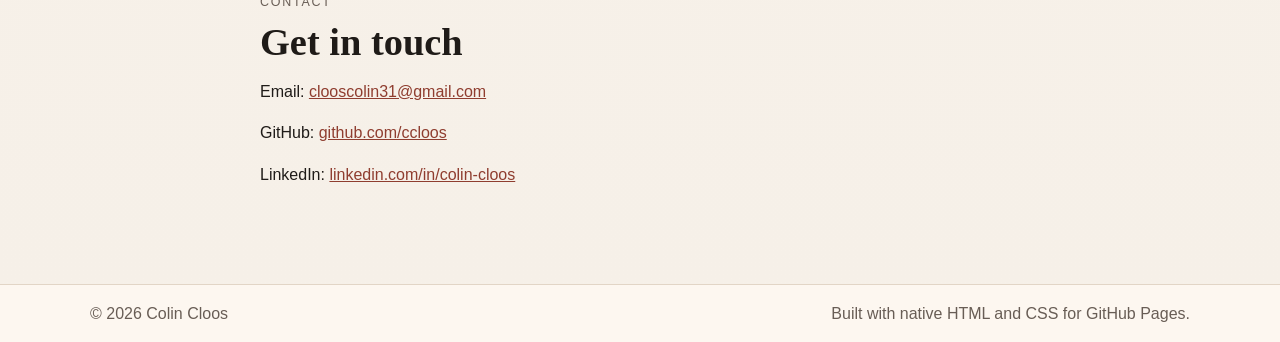
==== commit 31ec186b: "new poisson project" ====
--- a/index.html
+++ b/index.html
@@ -117,6 +117,12 @@
         </p>
         <div class="project-grid">
           <article class="project-card">
+            <img class="project-card-image-contain" src="projects/poisson-mpi/media/solutions.png" alt="Preview of Poisson equation solutions across grid resolutions">
+            <h3>Poisson Solver MPI Speedup</h3>
+            <p>A results-first page showing where MPI delivers real time savings, how speedup evolves, and when communication overhead limits gains.</p>
+            <a href="projects/poisson-mpi/index.html">Open project page</a>
+          </article>
+          <article class="project-card">
             <img class="project-card-image-contain" src="projects/double-inverted-pendulum/media/system-sketch.png" alt="Sketch of a double inverted pendulum system">
             <h3>Double Inverted Pendulum Control</h3>
             <p>A visual-first project page with free-motion and LQR stabilization videos, intuition, and notebook access.</p>
--- a/assets/css/styles.css
+++ b/assets/css/styles.css
@@ -338,6 +338,30 @@
   overflow-x: auto;
 }
 
+.insight-grid {
+  display: grid;
+  grid-template-columns: repeat(3, minmax(0, 1fr));
+  gap: 1rem;
+  margin-top: 1.25rem;
+}
+
+.insight-card {
+  border: 1px solid var(--border);
+  border-radius: 1rem;
+  background: rgba(255, 250, 243, 0.84);
+  box-shadow: var(--shadow);
+  padding: 1rem 1.1rem;
+}
+
+.insight-card h3 {
+  margin-bottom: 0.5rem;
+}
+
+.insight-card p {
+  margin: 0;
+  color: var(--muted);
+}
+
 .site-footer {
   border-top: 1px solid rgba(216, 200, 182, 0.7);
   background: rgba(255, 250, 243, 0.75);
@@ -378,4 +402,8 @@
   .video-grid {
     grid-template-columns: 1fr;
   }
-}
+
+  .insight-grid {
+    grid-template-columns: 1fr;
+  }
+}
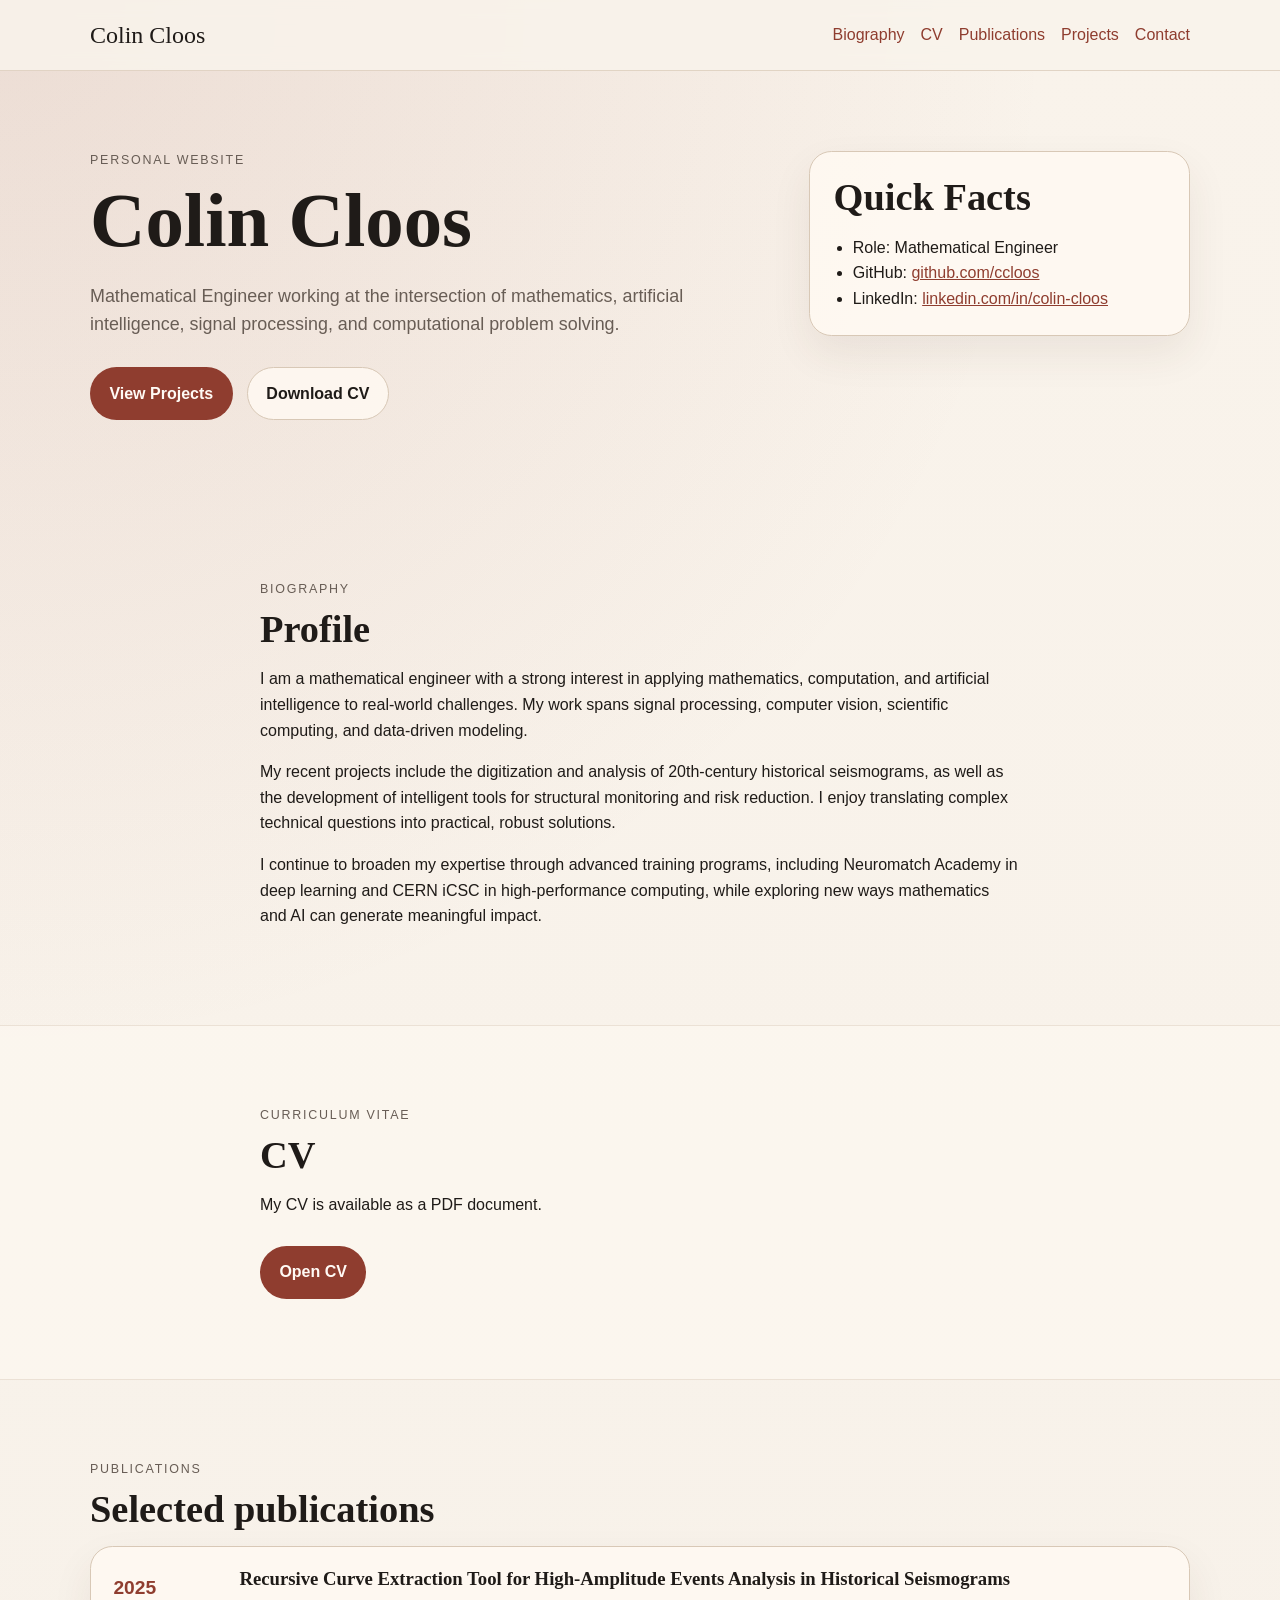
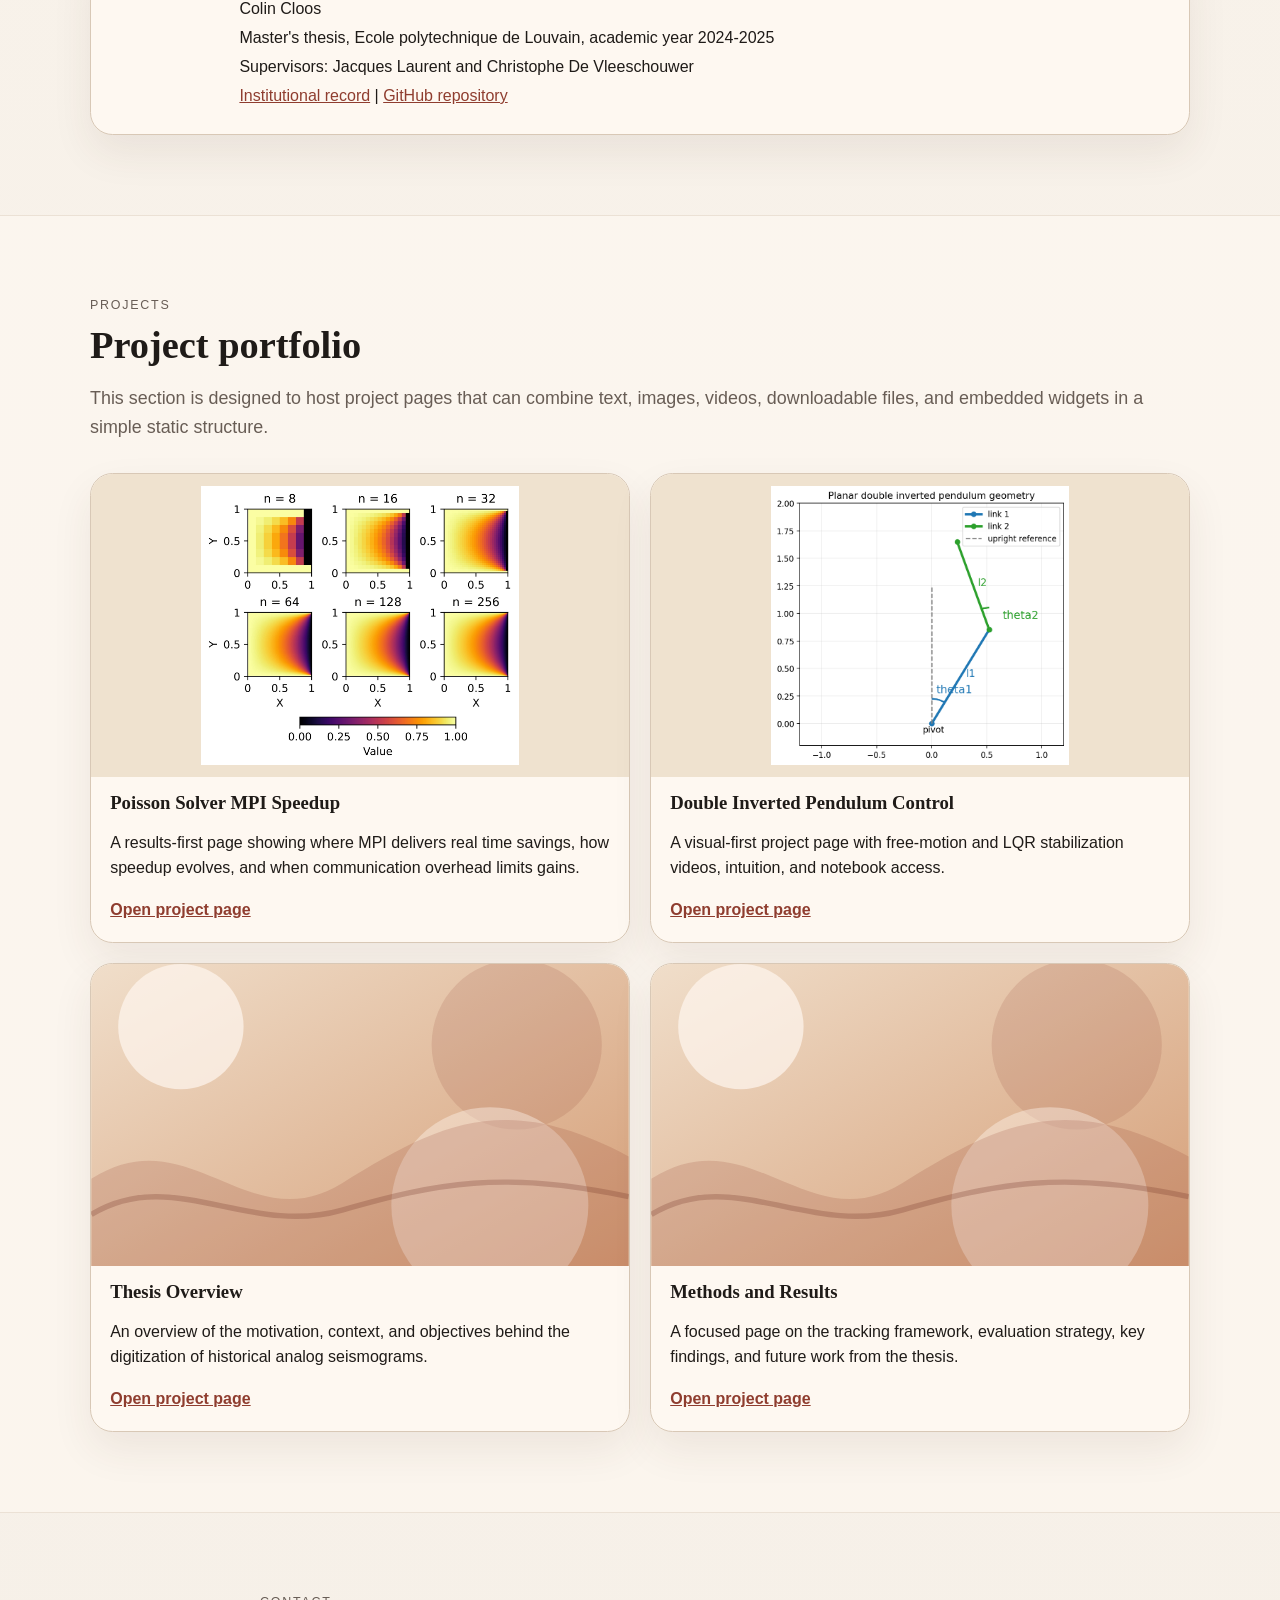
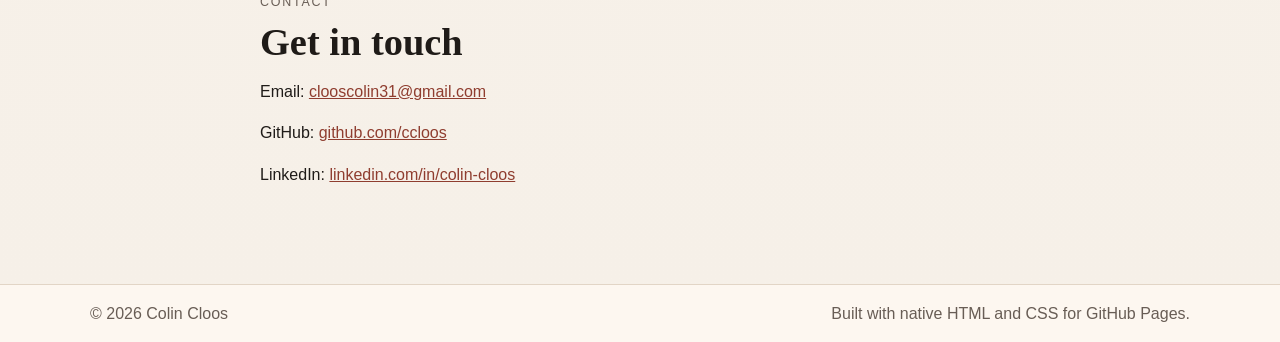
==== commit 3c43196e: "poisson done" ====
--- a/index.html
+++ b/index.html
@@ -3,12 +3,44 @@
 <head>
   <meta charset="UTF-8">
   <meta name="viewport" content="width=device-width, initial-scale=1.0">
-  <title>Colin Cloos | Personal Website</title>
+  <title>Colin Cloos | Mathematical Engineer</title>
   <meta
     name="description"
-    content="Personal website of Colin Cloos with biography, CV, publications, projects, and contact information."
+    content="Official website of Colin Cloos, Mathematical Engineer. Biography, CV, publications, projects, and contact information."
   >
+  <meta name="robots" content="index, follow">
+  <link rel="canonical" href="https://ccloos.github.io/">
+  <meta property="og:type" content="website">
+  <meta property="og:title" content="Colin Cloos | Mathematical Engineer">
+  <meta property="og:description" content="Official website of Colin Cloos, Mathematical Engineer. Biography, CV, publications, projects, and contact information.">
+  <meta property="og:url" content="https://ccloos.github.io/">
+  <meta property="og:image" content="https://ccloos.github.io/projects/poisson-mpi/media/solutions.jpg">
+  <meta name="twitter:card" content="summary_large_image">
+  <meta name="twitter:title" content="Colin Cloos | Mathematical Engineer">
+  <meta name="twitter:description" content="Official website of Colin Cloos, Mathematical Engineer. Biography, CV, publications, projects, and contact information.">
+  <meta name="twitter:image" content="https://ccloos.github.io/projects/poisson-mpi/media/solutions.jpg">
   <link rel="stylesheet" href="assets/css/styles.css">
+  <script type="application/ld+json">
+    {
+      "@context": "https://schema.org",
+      "@type": "Person",
+      "name": "Colin Cloos",
+      "url": "https://ccloos.github.io/",
+      "jobTitle": "Mathematical Engineer",
+      "email": "mailto:clooscolin31@gmail.com",
+      "sameAs": [
+        "https://github.com/ccloos",
+        "https://linkedin.com/in/colin-cloos"
+      ],
+      "knowsAbout": [
+        "Mathematics",
+        "Artificial intelligence",
+        "Signal processing",
+        "Scientific computing",
+        "Computer vision"
+      ]
+    }
+  </script>
 </head>
 <body>
   <header class="site-header">
@@ -117,7 +149,7 @@
         </p>
         <div class="project-grid">
           <article class="project-card">
-            <img class="project-card-image-contain" src="projects/poisson-mpi/media/solutions.png" alt="Preview of Poisson equation solutions across grid resolutions">
+            <img class="project-card-image-contain" src="projects/poisson-mpi/media/solutions.jpg" alt="Preview of Poisson equation solutions across grid resolutions">
             <h3>Poisson Solver MPI Speedup</h3>
             <p>A results-first page showing where MPI delivers real time savings, how speedup evolves, and when communication overhead limits gains.</p>
             <a href="projects/poisson-mpi/index.html">Open project page</a>
--- a/assets/css/styles.css
+++ b/assets/css/styles.css
@@ -338,6 +338,44 @@
   overflow-x: auto;
 }
 
+.pdf-frame {
+  width: 100%;
+  height: 420px;
+  border: 0;
+  background: #ffffff;
+}
+
+.pdf-frame-tall {
+  height: 760px;
+}
+
+.full-width-panel {
+  margin-top: 1.25rem;
+}
+
+.wide-page {
+  width: min(calc(100% - 2rem), var(--max-width));
+  margin: 0 auto;
+}
+
+.media-panel img.poisson-figure {
+  display: block;
+  width: 50%;
+  margin: 0 auto;
+}
+
+.media-panel img.poisson-figure-solution {
+  display: block;
+  width: 50%;
+  margin: 0 auto;
+}
+
+.media-panel img.poisson-figure-full {
+  display: block;
+  width: 66.666%;
+  margin: 0 auto;
+}
+
 .insight-grid {
   display: grid;
   grid-template-columns: repeat(3, minmax(0, 1fr));
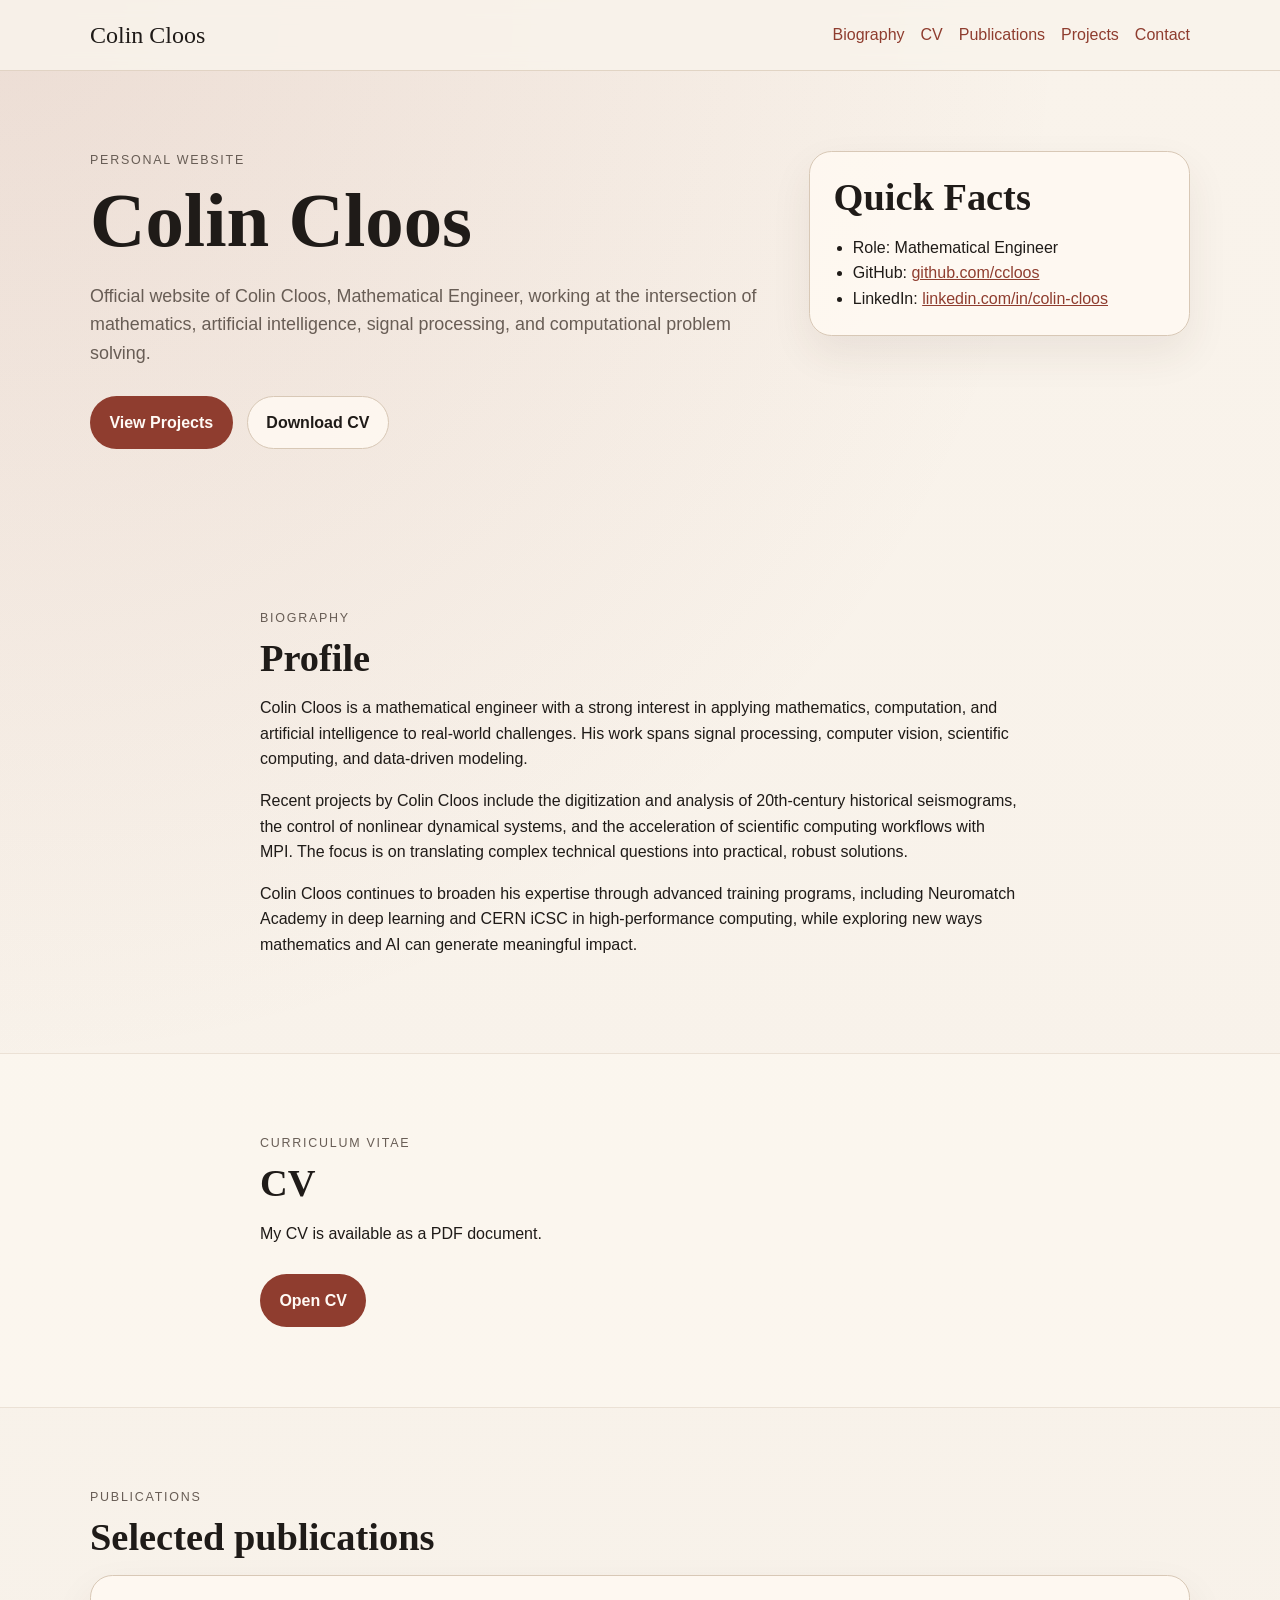
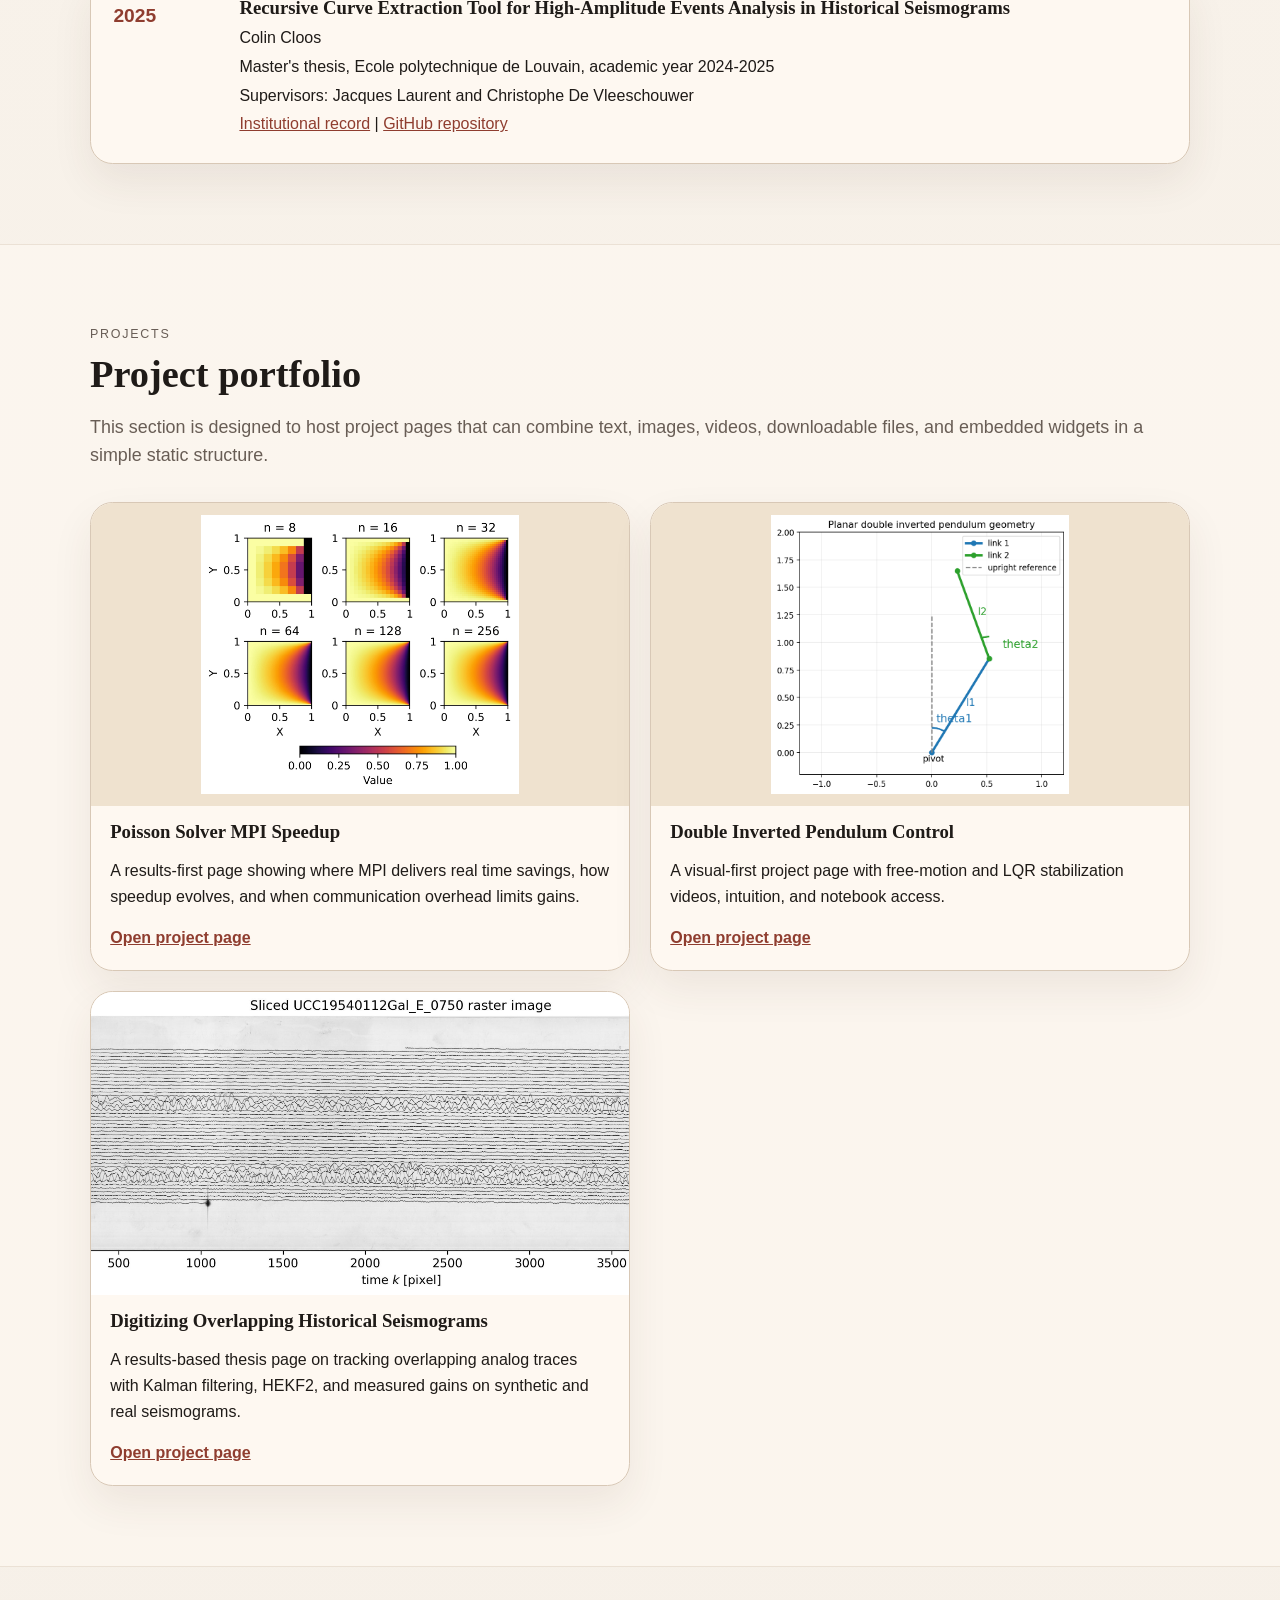
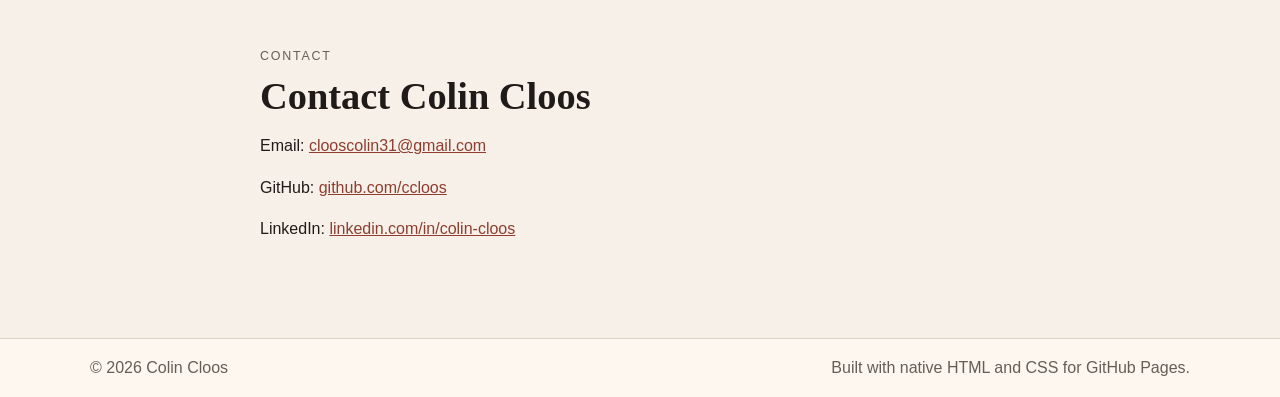
==== commit 083e152c: "thesis project" ====
--- a/index.html
+++ b/index.html
@@ -3,22 +3,25 @@
 <head>
   <meta charset="UTF-8">
   <meta name="viewport" content="width=device-width, initial-scale=1.0">
-  <title>Colin Cloos | Mathematical Engineer</title>
+  <title>Colin Cloos | Official Website of Colin Cloos</title>
   <meta
     name="description"
-    content="Official website of Colin Cloos, Mathematical Engineer. Biography, CV, publications, projects, and contact information."
+    content="Official website of Colin Cloos, Mathematical Engineer. Find the biography, CV, publications, projects, and contact information of Colin Cloos."
   >
+  <meta name="author" content="Colin Cloos">
   <meta name="robots" content="index, follow">
   <link rel="canonical" href="https://ccloos.github.io/">
   <meta property="og:type" content="website">
-  <meta property="og:title" content="Colin Cloos | Mathematical Engineer">
-  <meta property="og:description" content="Official website of Colin Cloos, Mathematical Engineer. Biography, CV, publications, projects, and contact information.">
+  <meta property="og:site_name" content="Colin Cloos">
+  <meta property="og:title" content="Colin Cloos | Official Website of Colin Cloos">
+  <meta property="og:description" content="Official website of Colin Cloos, Mathematical Engineer. Find the biography, CV, publications, projects, and contact information of Colin Cloos.">
   <meta property="og:url" content="https://ccloos.github.io/">
   <meta property="og:image" content="https://ccloos.github.io/projects/poisson-mpi/media/solutions.jpg">
   <meta name="twitter:card" content="summary_large_image">
-  <meta name="twitter:title" content="Colin Cloos | Mathematical Engineer">
-  <meta name="twitter:description" content="Official website of Colin Cloos, Mathematical Engineer. Biography, CV, publications, projects, and contact information.">
+  <meta name="twitter:title" content="Colin Cloos | Official Website of Colin Cloos">
+  <meta name="twitter:description" content="Official website of Colin Cloos, Mathematical Engineer. Find the biography, CV, publications, projects, and contact information of Colin Cloos.">
   <meta name="twitter:image" content="https://ccloos.github.io/projects/poisson-mpi/media/solutions.jpg">
+  <link rel="icon" type="image/png" href="/assets/images/C_icon.png">
   <link rel="stylesheet" href="assets/css/styles.css">
   <script type="application/ld+json">
     {
@@ -26,6 +29,7 @@
       "@type": "Person",
       "name": "Colin Cloos",
       "url": "https://ccloos.github.io/",
+      "mainEntityOfPage": "https://ccloos.github.io/",
       "jobTitle": "Mathematical Engineer",
       "email": "mailto:clooscolin31@gmail.com",
       "sameAs": [
@@ -39,6 +43,18 @@
         "Scientific computing",
         "Computer vision"
       ]
+    }
+  </script>
+  <script type="application/ld+json">
+    {
+      "@context": "https://schema.org",
+      "@type": "WebSite",
+      "name": "Colin Cloos",
+      "url": "https://ccloos.github.io/",
+      "about": {
+        "@type": "Person",
+        "name": "Colin Cloos"
+      }
     }
   </script>
 </head>
@@ -63,8 +79,9 @@
           <p class="eyebrow">Personal website</p>
           <h1>Colin Cloos</h1>
           <p class="lead">
-            Mathematical Engineer working at the intersection of mathematics, artificial
-            intelligence, signal processing, and computational problem solving.
+            Official website of Colin Cloos, Mathematical Engineer, working at the intersection
+            of mathematics, artificial intelligence, signal processing, and computational
+            problem solving.
           </p>
           <div class="hero-actions">
             <a class="button button-primary" href="#projects">View Projects</a>
@@ -87,20 +104,22 @@
         <p class="section-label">Biography</p>
         <h2>Profile</h2>
         <p>
-          I am a mathematical engineer with a strong interest in applying mathematics,
-          computation, and artificial intelligence to real-world challenges. My work spans
-          signal processing, computer vision, scientific computing, and data-driven modeling.
+          Colin Cloos is a mathematical engineer with a strong interest in applying
+          mathematics, computation, and artificial intelligence to real-world challenges. His
+          work spans signal processing, computer vision, scientific computing, and data-driven
+          modeling.
         </p>
         <p>
-          My recent projects include the digitization and analysis of 20th-century historical
-          seismograms, as well as the development of intelligent tools for structural
-          monitoring and risk reduction. I enjoy translating complex technical questions into
-          practical, robust solutions.
+          Recent projects by Colin Cloos include the digitization and analysis of 20th-century
+          historical seismograms, the control of nonlinear dynamical systems, and the
+          acceleration of scientific computing workflows with MPI. The focus is on translating
+          complex technical questions into practical, robust solutions.
         </p>
         <p>
-          I continue to broaden my expertise through advanced training programs, including
-          Neuromatch Academy in deep learning and CERN iCSC in high-performance computing,
-          while exploring new ways mathematics and AI can generate meaningful impact.
+          Colin Cloos continues to broaden his expertise through advanced training programs,
+          including Neuromatch Academy in deep learning and CERN iCSC in high-performance
+          computing, while exploring new ways mathematics and AI can generate meaningful
+          impact.
         </p>
       </div>
     </section>
@@ -161,16 +180,10 @@
             <a href="projects/double-inverted-pendulum/index.html">Open project page</a>
           </article>
           <article class="project-card">
-            <img src="assets/images/project-placeholder.svg" alt="Abstract project illustration">
-            <h3>Thesis Overview</h3>
-            <p>An overview of the motivation, context, and objectives behind the digitization of historical analog seismograms.</p>
-            <a href="projects/project-one/index.html">Open project page</a>
-          </article>
-          <article class="project-card">
-            <img src="assets/images/project-placeholder.svg" alt="Abstract project illustration">
-            <h3>Methods and Results</h3>
-            <p>A focused page on the tracking framework, evaluation strategy, key findings, and future work from the thesis.</p>
-            <a href="projects/project-two/index.html">Open project page</a>
+            <img src="projects/historical-seismogram-tracking/media/seismogram-thumbnail.jpg" alt="Cropped historical seismogram showing overlapping traces">
+            <h3>Digitizing Overlapping Historical Seismograms</h3>
+            <p>A results-based thesis page on tracking overlapping analog traces with Kalman filtering, HEKF2, and measured gains on synthetic and real seismograms.</p>
+            <a href="projects/historical-seismogram-tracking/index.html">Open project page</a>
           </article>
         </div>
       </div>
@@ -179,7 +192,7 @@
     <section id="contact" class="section">
       <div class="container narrow">
         <p class="section-label">Contact</p>
-        <h2>Get in touch</h2>
+        <h2>Contact Colin Cloos</h2>
         <p>Email: <a href="mailto:clooscolin31@gmail.com">clooscolin31@gmail.com</a></p>
         <p>GitHub: <a href="https://github.com/ccloos">github.com/ccloos</a></p>
         <p>LinkedIn: <a href="https://linkedin.com/in/colin-cloos">linkedin.com/in/colin-cloos</a></p>
